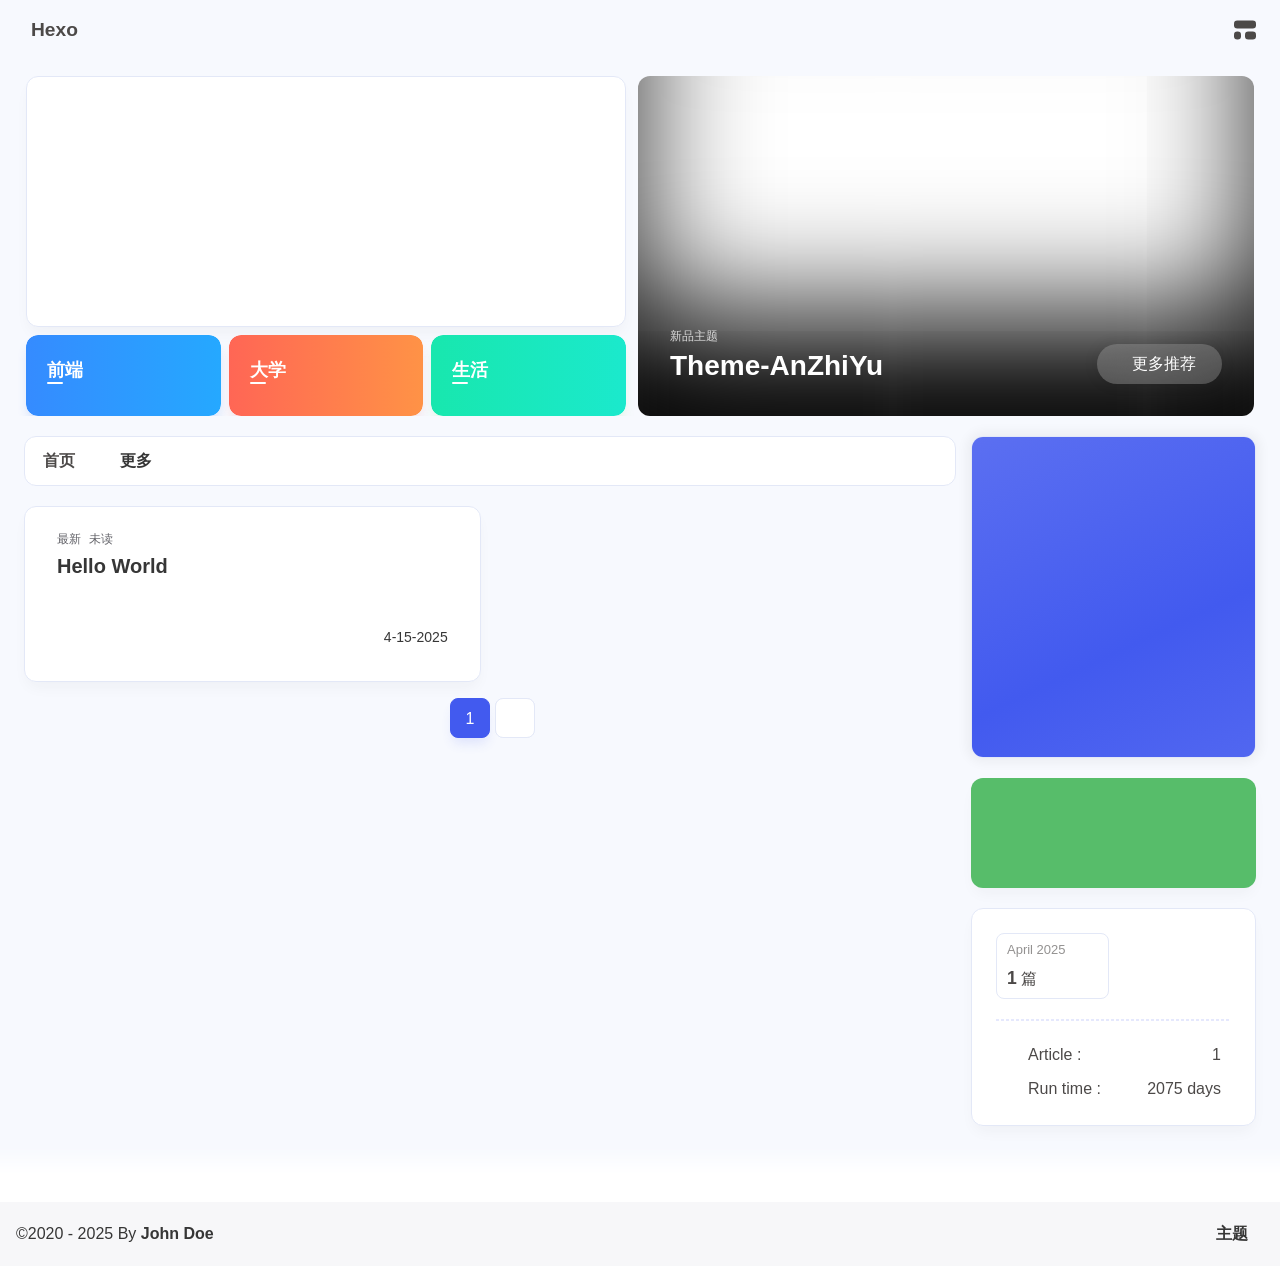
==== index.html @ 72bbea79 "Site updated: 2025-04-15 13:46:38" ====
<!DOCTYPE html><html lang="en" data-theme="light"><head><meta charset="UTF-8"><meta http-equiv="X-UA-Compatible" content="IE=edge"><meta name="viewport" content="width=device-width, initial-scale=1.0, user-scalable=no"><title>Hexo</title><meta name="author" content="John Doe"><meta name="copyright" content="John Doe"><meta name="format-detection" content="telephone=no"><meta name="theme-color" content="#f7f9fe"><meta name="mobile-web-app-capable" content="yes"><meta name="apple-touch-fullscreen" content="yes"><meta name="apple-mobile-web-app-title" content="Hexo"><meta name="application-name" content="Hexo"><meta name="apple-mobile-web-app-capable" content="yes"><meta name="apple-mobile-web-app-status-bar-style" content="#f7f9fe"><meta property="og:type" content="website"><meta property="og:title" content="Hexo"><meta property="og:url" content="http://example.com/index.html"><meta property="og:site_name" content="Hexo"><meta property="og:description"><meta property="og:locale" content="en"><meta property="og:image" content="https://bu.dusays.com/2023/04/27/64496e511b09c.jpg"><meta property="article:author" content="John Doe"><meta property="article:tag"><meta name="twitter:card" content="summary"><meta name="twitter:image" content="https://bu.dusays.com/2023/04/27/64496e511b09c.jpg"><meta name="description"><link rel="shortcut icon" href="/favicon.ico"><link rel="canonical" href="http://example.com/"><link rel="preconnect" href="//cdn.cbd.int"/><meta name="google-site-verification" content="xxx"/><meta name="baidu-site-verification" content="code-xxx"/><meta name="msvalidate.01" content="xxx"/><link rel="stylesheet" href="/css/index.css"><link rel="stylesheet" href="https://cdn.cbd.int/node-snackbar@0.1.16/dist/snackbar.min.css" media="print" onload="this.media='all'"><link rel="stylesheet" href="https://cdn.cbd.int/@fancyapps/ui@5.0.28/dist/fancybox/fancybox.css" media="print" onload="this.media='all'"><script>const GLOBAL_CONFIG = {
  linkPageTop: undefined,
  peoplecanvas: {"enable":true,"img":"https://upload-bbs.miyoushe.com/upload/2024/07/27/125766904/ba62475f396df9de3316a08ed9e65d86_5680958632268053399..png"},
  postHeadAiDescription: {"enable":true,"gptName":"AnZhiYu","mode":"local","switchBtn":false,"btnLink":"https://afdian.net/item/886a79d4db6711eda42a52540025c377","randomNum":3,"basicWordCount":1000,"key":"xxxx","Referer":"https://xx.xx/"},
  diytitle: {"enable":true,"leaveTitle":"w(ﾟДﾟ)w 不要走！再看看嘛！","backTitle":"♪(^∇^*)欢迎肥来！"},
  LA51: undefined,
  greetingBox: undefined,
  twikooEnvId: '',
  commentBarrageConfig:undefined,
  music_page_default: "nav_music",
  root: '/',
  preloader: {"source":3},
  friends_vue_info: undefined,
  navMusic: true,
  mainTone: undefined,
  authorStatus: undefined,
  algolia: undefined,
  localSearch: undefined,
  translate: {"defaultEncoding":2,"translateDelay":0,"msgToTraditionalChinese":"繁","msgToSimplifiedChinese":"简","rightMenuMsgToTraditionalChinese":"转为繁体","rightMenuMsgToSimplifiedChinese":"转为简体"},
  noticeOutdate: undefined,
  highlight: {"plugin":"highlight.js","highlightCopy":true,"highlightLang":true,"highlightHeightLimit":330},
  copy: {
    success: 'Copy successfully',
    error: 'Copy error',
    noSupport: 'The browser does not support'
  },
  relativeDate: {
    homepage: false,
    simplehomepage: true,
    post: false
  },
  runtime: 'days',
  date_suffix: {
    just: 'Just',
    min: 'minutes ago',
    hour: 'hours ago',
    day: 'days ago',
    month: 'months ago'
  },
  copyright: {"copy":true,"copyrightEbable":false,"limitCount":50,"languages":{"author":"Author: John Doe","link":"Link: ","source":"Source: Hexo","info":"Copyright is owned by the author. For commercial reprints, please contact the author for authorization. For non-commercial reprints, please indicate the source.","copySuccess":"Copy success, copy and reprint please mark the address of this article"}},
  lightbox: 'fancybox',
  Snackbar: {"chs_to_cht":"Traditional Chinese Activated Manually","cht_to_chs":"Simplified Chinese Activated Manually","day_to_night":"Dark Mode Activated Manually","night_to_day":"Light Mode Activated Manually","bgLight":"#425AEF","bgDark":"#1f1f1f","position":"top-center"},
  source: {
    justifiedGallery: {
      js: 'https://cdn.cbd.int/flickr-justified-gallery@2.1.2/dist/fjGallery.min.js',
      css: 'https://cdn.cbd.int/flickr-justified-gallery@2.1.2/dist/fjGallery.css'
    }
  },
  isPhotoFigcaption: false,
  islazyload: true,
  isAnchor: false,
  shortcutKey: undefined,
  autoDarkmode: true
}</script><script id="config-diff">var GLOBAL_CONFIG_SITE = {
  configTitle: 'Hexo',
  title: 'Hexo',
  postAI: '',
  pageFillDescription: '',
  isPost: false,
  isHome: true,
  isHighlightShrink: false,
  isToc: false,
  postUpdate: '2025-04-15 13:46:31',
  postMainColor: '',
}</script><noscript><style type="text/css">
  #nav {
    opacity: 1
  }
  .justified-gallery img {
    opacity: 1
  }

  #recent-posts time,
  #post-meta time {
    display: inline !important
  }
</style></noscript><script>(win=>{
      win.saveToLocal = {
        set: (key, value, ttl) => {
          if (ttl === 0) return
          const now = Date.now()
          const expiry = now + ttl * 86400000
          const item = {
            value,
            expiry
          }
          localStorage.setItem(key, JSON.stringify(item))
        },
      
        get: key => {
          const itemStr = localStorage.getItem(key)
      
          if (!itemStr) {
            return undefined
          }
          const item = JSON.parse(itemStr)
          const now = Date.now()
      
          if (now > item.expiry) {
            localStorage.removeItem(key)
            return undefined
          }
          return item.value
        }
      }
    
      win.getScript = (url, attr = {}) => new Promise((resolve, reject) => {
        const script = document.createElement('script')
        script.src = url
        script.async = true
        script.onerror = reject
        script.onload = script.onreadystatechange = function() {
          const loadState = this.readyState
          if (loadState && loadState !== 'loaded' && loadState !== 'complete') return
          script.onload = script.onreadystatechange = null
          resolve()
        }

        Object.keys(attr).forEach(key => {
          script.setAttribute(key, attr[key])
        })

        document.head.appendChild(script)
      })
    
      win.getCSS = (url, id = false) => new Promise((resolve, reject) => {
        const link = document.createElement('link')
        link.rel = 'stylesheet'
        link.href = url
        if (id) link.id = id
        link.onerror = reject
        link.onload = link.onreadystatechange = function() {
          const loadState = this.readyState
          if (loadState && loadState !== 'loaded' && loadState !== 'complete') return
          link.onload = link.onreadystatechange = null
          resolve()
        }
        document.head.appendChild(link)
      })
    
      win.activateDarkMode = () => {
        document.documentElement.setAttribute('data-theme', 'dark')
        if (document.querySelector('meta[name="theme-color"]') !== null) {
          document.querySelector('meta[name="theme-color"]').setAttribute('content', '#18171d')
        }
      }
      win.activateLightMode = () => {
        document.documentElement.setAttribute('data-theme', 'light')
        if (document.querySelector('meta[name="theme-color"]') !== null) {
          document.querySelector('meta[name="theme-color"]').setAttribute('content', '#f7f9fe')
        }
      }
      const t = saveToLocal.get('theme')
    
          const isDarkMode = window.matchMedia('(prefers-color-scheme: dark)').matches
          const isLightMode = window.matchMedia('(prefers-color-scheme: light)').matches
          const isNotSpecified = window.matchMedia('(prefers-color-scheme: no-preference)').matches
          const hasNoSupport = !isDarkMode && !isLightMode && !isNotSpecified

          if (t === undefined) {
            if (isLightMode) activateLightMode()
            else if (isDarkMode) activateDarkMode()
            else if (isNotSpecified || hasNoSupport) {
              const now = new Date()
              const hour = now.getHours()
              const isNight = hour <= 6 || hour >= 18
              isNight ? activateDarkMode() : activateLightMode()
            }
            window.matchMedia('(prefers-color-scheme: dark)').addListener(e => {
              if (saveToLocal.get('theme') === undefined) {
                e.matches ? activateDarkMode() : activateLightMode()
              }
            })
          } else if (t === 'light') activateLightMode()
          else activateDarkMode()
        
      const asideStatus = saveToLocal.get('aside-status')
      if (asideStatus !== undefined) {
        if (asideStatus === 'hide') {
          document.documentElement.classList.add('hide-aside')
        } else {
          document.documentElement.classList.remove('hide-aside')
        }
      }
    
      const detectApple = () => {
        if(/iPad|iPhone|iPod|Macintosh/.test(navigator.userAgent)){
          document.documentElement.classList.add('apple')
        }
      }
      detectApple()
    })(window)</script><meta name="generator" content="Hexo 7.3.0"></head><body data-type="anzhiyu"><div id="web_bg"></div><div id="an_music_bg"></div><div id="loading-box" onclick="document.getElementById(&quot;loading-box&quot;).classList.add(&quot;loaded&quot;)"><div class="loading-bg"><img class="loading-img nolazyload" alt="加载头像" src="https://npm.elemecdn.com/anzhiyu-blog-static@1.0.4/img/avatar.jpg"/><div class="loading-image-dot"></div></div></div><script>const preloader = {
  endLoading: () => {
    document.getElementById('loading-box').classList.add("loaded");
  },
  initLoading: () => {
    document.getElementById('loading-box').classList.remove("loaded")
  }
}
window.addEventListener('load',()=> { preloader.endLoading() })
setTimeout(function(){preloader.endLoading();},10000)

if (true) {
  document.addEventListener('pjax:send', () => { preloader.initLoading() })
  document.addEventListener('pjax:complete', () => { preloader.endLoading() })
}</script><link rel="stylesheet" href="https://cdn.cbd.int/anzhiyu-theme-static@1.1.10/progress_bar/progress_bar.css"/><script async="async" src="https://cdn.cbd.int/pace-js@1.2.4/pace.min.js" data-pace-options="{ &quot;restartOnRequestAfter&quot;:false,&quot;eventLag&quot;:false}"></script><div class="page" id="body-wrap"><header class="not-top-img" id="page-header"><nav id="nav"><div id="nav-group"><span id="blog_name"><a id="site-name" href="/" accesskey="h"><div class="title">Hexo</div><i class="anzhiyufont anzhiyu-icon-house-chimney"></i></a></span><div class="mask-name-container"><div id="name-container"><a id="page-name" href="javascript:anzhiyu.scrollToDest(0, 500)">PAGE_NAME</a></div></div><div id="menus"></div><div id="nav-right"><div class="nav-button" id="randomPost_button"><a class="site-page" onclick="toRandomPost()" title="随机前往一个文章" href="javascript:void(0);"><i class="anzhiyufont anzhiyu-icon-dice"></i></a></div><input id="center-console" type="checkbox"/><label class="widget" for="center-console" title="中控台" onclick="anzhiyu.switchConsole();"><i class="left"></i><i class="widget center"></i><i class="widget right"></i></label><div id="console"><div class="console-card-group-reward"><ul class="reward-all console-card"><li class="reward-item"><a href="https://npm.elemecdn.com/anzhiyu-blog@1.1.6/img/post/common/qrcode-weichat.png" target="_blank"><img class="post-qr-code-img" alt="微信" src= "[data-uri]" onerror="this.onerror=null,this.src=&quot;/img/404.jpg&quot;" data-lazy-src="https://npm.elemecdn.com/anzhiyu-blog@1.1.6/img/post/common/qrcode-weichat.png"/></a><div class="post-qr-code-desc">微信</div></li><li class="reward-item"><a href="https://npm.elemecdn.com/anzhiyu-blog@1.1.6/img/post/common/qrcode-alipay.png" target="_blank"><img class="post-qr-code-img" alt="支付宝" src= "[data-uri]" onerror="this.onerror=null,this.src=&quot;/img/404.jpg&quot;" data-lazy-src="https://npm.elemecdn.com/anzhiyu-blog@1.1.6/img/post/common/qrcode-alipay.png"/></a><div class="post-qr-code-desc">支付宝</div></li></ul></div><div class="console-card-group"><div class="console-card-group-left"><div class="console-card" id="card-newest-comments"><div class="card-content"><div class="author-content-item-tips">互动</div><span class="author-content-item-title"> Newest Comments</span></div><div class="aside-list"><span>loading...</span></div></div></div><div class="console-card-group-right"><div class="console-card tags"><div class="card-content"><div class="author-content-item-tips">兴趣点</div><span class="author-content-item-title">寻找你感兴趣的领域</span></div></div><div class="console-card history"><div class="item-headline"><i class="anzhiyufont anzhiyu-icon-box-archiv"></i><span>文章</span></div><div class="card-archives"><div class="item-headline"><i class="anzhiyufont anzhiyu-icon-archive"></i><span>Archives</span></div><ul class="card-archive-list"><li class="card-archive-list-item"><a class="card-archive-list-link" href="/archives/2025/04/"><span class="card-archive-list-date">April 2025</span><div class="card-archive-list-count-group"><span class="card-archive-list-count">1</span><span>篇</span></div></a></li></ul></div><hr/></div></div></div><div class="button-group"><div class="console-btn-item"><a class="darkmode_switchbutton" title="显示模式切换" href="javascript:void(0);"><i class="anzhiyufont anzhiyu-icon-moon"></i></a></div><div class="console-btn-item" id="consoleHideAside" onclick="anzhiyu.hideAsideBtn()" title="边栏显示控制"><a class="asideSwitch"><i class="anzhiyufont anzhiyu-icon-arrows-left-right"></i></a></div><div class="console-btn-item" id="consoleMusic" onclick="anzhiyu.musicToggle()" title="音乐开关"><a class="music-switch"><i class="anzhiyufont anzhiyu-icon-music"></i></a></div></div><div class="console-mask" onclick="anzhiyu.hideConsole()" href="javascript:void(0);"></div></div><div class="nav-button" id="nav-totop"><a class="totopbtn" href="javascript:void(0);"><i class="anzhiyufont anzhiyu-icon-arrow-up"></i><span id="percent" onclick="anzhiyu.scrollToDest(0,500)">0</span></a></div><div id="toggle-menu"><a class="site-page" href="javascript:void(0);" title="切换"><i class="anzhiyufont anzhiyu-icon-bars"></i></a></div></div></div></nav></header><main id="blog-container"><div id="home_top"><div class="swiper_container_card" style="height: auto;width: 100%"><div id="bannerGroup"><div id="random-banner"><canvas id="peoplecanvas"></canvas><a id="random-hover" href="javascript:toRandomPost()"><i class="anzhiyufont anzhiyu-icon-paper-plane"></i><div class="bannerText">随便逛逛<i class="anzhiyufont anzhiyu-icon-arrow-right"></i></div></a></div><div class="categoryGroup"><div class="categoryItem" style="box-shadow:var(--anzhiyu-shadow-blue)"><a class="categoryButton blue" href="/categories/%E5%89%8D%E7%AB%AF%E5%BC%80%E5%8F%91/"><span class="categoryButtonText">前端</span><i class="anzhiyufont anzhiyu-icon-dove"></i></a></div><div class="categoryItem" style="box-shadow:var(--anzhiyu-shadow-red)"><a class="categoryButton red" href="/categories/%E5%A4%A7%E5%AD%A6%E7%94%9F%E6%B6%AF/"><span class="categoryButtonText">大学</span><i class="anzhiyufont anzhiyu-icon-fire"></i></a></div><div class="categoryItem" style="box-shadow:var(--anzhiyu-shadow-green)"><a class="categoryButton green" href="/categories/%E7%94%9F%E6%B4%BB%E6%97%A5%E5%B8%B8/"><span class="categoryButtonText">生活</span><i class="anzhiyufont anzhiyu-icon-book"></i></a></div></div></div><div class="topGroup"><div class="recent-post-item" onclick="pjax.loadUrl(&quot;/2025/04/15/hello-world/&quot;)"><div class="post_cover left_radius"><a href="2025/04/15/hello-world/" title="Hello World"><span class="recent-post-top-text">荐</span><img class="post_bg" onerror="this.onerror=null;this.src='/img/404.jpg'" alt="cover"></a></div><div class="recent-post-info"><a class="article-title" href="2025/04/15/hello-world/" title="Hello World">Hello World</a></div></div><a class="todayCard" id="todayCard" target="_blank" rel="noopener" href="https://docs.anheyu.com/" style="z-index: 1;"><div class="todayCard-info"><div class="todayCard-tips">新品主题</div><div class="todayCard-title">Theme-AnZhiYu</div></div><img class="todayCard-cover" src= "[data-uri]" onerror="this.onerror=null,this.src=&quot;/img/404.jpg&quot;" data-lazy-src="https://bu.dusays.com/2023/05/13/645fa3cf90d70.webp" onerror="this.onerror=null;this.src='/img/404.jpg'" alt="封面"><div class="banner-button-group"><div class="banner-button" onclick="event.stopPropagation();event.preventDefault();anzhiyu.hideTodayCard();"><i class="anzhiyufont anzhiyu-icon-arrow-circle-right"></i><span class="banner-button-text">更多推荐</span></div></div></a></div><link rel="stylesheet"></div></div><div class="layout" id="content-inner"><div class="recent-posts" id="recent-posts"><div id="categoryBar"><div class="category-bar" id="category-bar"><div id="catalog-bar"><div id="catalog-list"><div class="catalog-list-item" id="首页"><a href="/">首页</a></div></div><div class="category-bar-next" id="category-bar-next" onclick="anzhiyu.scrollCategoryBarToRight()"><i class="anzhiyufont anzhiyu-icon-angle-double-right"></i></div><a class="catalog-more" href="/categories/">更多</a></div></div></div><div class="recent-post-item lastestpost-item" onclick="pjax.loadUrl('/2025/04/15/hello-world/')"><div class="recent-post-info no-cover"><div class="recent-post-info-top"><div class="recent-post-info-top-tips"><span class="newPost">最新</span><a class="unvisited-post" href="/2025/04/15/hello-world/" title="Hello World">未读</a></div><a class="article-title" href="/2025/04/15/hello-world/" title="Hello World">Hello World</a></div><div class="article-meta-wrap"><span class="post-meta-date"><i class="anzhiyufont anzhiyu-icon-calendar-days" style="font-size: 15px; display:none"></i><span class="article-meta-label">Created</span><time datetime="2025-04-15T05:08:11.660Z" title="Created 2025-04-15 13:08:11" time="2025-04-15 13:08:11">2025-04-15</time><time class="time_hidden" datetime="2025-04-15T05:06:20.000Z" title="Updated 2025-04-15 13:06:20" time="2025-04-15 13:06:20">2025-04-15</time></span></div><div class="content">Welcome to Hexo! This is your very first post. Check documentation for more info. If you get any problems when using Hexo, you can find the answer in troubleshooting or you can ask me on GitHub.
Quick StartCreate a new post1$ hexo new &quot;My New Post&quot;

More info: Writing
Run server1$ hexo server

More info: Server
Generate static files1$ hexo generate

More info: Generating
Deploy to remote sites1$ hexo deploy

More info: Deployment
</div></div></div><nav id="pagination"><div class="pagination"><span class="page-number current">1</span><div class="toPageGroup"><input id="toPageText" oninput="value=value.replace(/[^0-9]/g,'')" maxlength="3" onkeyup="this.value=this.value.replace(/[^u4e00-u9fa5w]/g,'')" aria-label="toPage"><a id="toPageButton" onclick="anzhiyu.toPage()"><i class="anzhiyufont anzhiyu-icon-angles-right" style="font-weight: inherit; font-size: 1rem;"></i></a></div></div></nav></div><div class="aside-content" id="aside-content"><div class="card-widget card-info"><div class="card-content"><div class="author-info-avatar"><img class="avatar-img" src= "[data-uri]" onerror="this.onerror=null,this.src=&quot;/img/404.jpg&quot;" data-lazy-src="https://bu.dusays.com/2023/04/27/64496e511b09c.jpg" onerror="this.onerror=null;this.src='/img/friend_404.gif'" alt="avatar"/></div><div class="author-info__description"></div></div></div><div class="card-widget anzhiyu-right-widget" id="card-wechat" onclick="null"><div id="flip-wrapper"><div id="flip-content"><div class="face" style="background: url(https://bu.dusays.com/2023/01/13/63c02edf44033.png) center center / 100% no-repeat"></div><div class="back face" style="background: url(https://bu.dusays.com/2023/05/13/645fa415e8694.png) center center / 100% no-repeat"></div></div></div></div><div class="sticky_layout"><div class="card-widget"><div class="card-archives"><div class="item-headline"><i class="anzhiyufont anzhiyu-icon-archive"></i><span>Archives</span></div><ul class="card-archive-list"><li class="card-archive-list-item"><a class="card-archive-list-link" href="/archives/2025/04/"><span class="card-archive-list-date">April 2025</span><div class="card-archive-list-count-group"><span class="card-archive-list-count">1</span><span>篇</span></div></a></li></ul></div><hr/><div class="card-webinfo"><div class="item-headline"><i class="anzhiyufont anzhiyu-icon-chart-line"></i><span>Info</span></div><div class="webinfo"><div class="webinfo-item"><div class="webinfo-item-title"><i class="anzhiyufont anzhiyu-icon-file-lines"></i><div class="item-name">Article :</div></div><div class="item-count">1</div></div><div class="webinfo-item"><div class="webinfo-item-title"><i class="anzhiyufont anzhiyu-icon-stopwatch"></i><div class="item-name">Run time :</div></div><div class="item-count" id="runtimeshow" data-publishDate="2021-03-31T16:00:00.000Z"><i class="anzhiyufont anzhiyu-icon-spinner anzhiyu-spin"></i></div></div></div></div></div></div></div></div></main><footer id="footer"><div id="footer-wrap"></div><div id="footer-bar"><div class="footer-bar-links"><div class="footer-bar-left"><div id="footer-bar-tips"><div class="copyright">&copy;2020 - 2025 By <a class="footer-bar-link" href="/" title="John Doe" target="_blank">John Doe</a></div></div><div id="footer-type-tips"></div></div><div class="footer-bar-right"><a class="footer-bar-link" target="_blank" rel="noopener" href="https://github.com/anzhiyu-c/hexo-theme-anzhiyu" title="主题">主题</a></div></div></div></footer></div><div id="sidebar"><div id="menu-mask"></div><div id="sidebar-menus"><div class="sidebar-site-data site-data is-center"><a href="/archives/" title="archive"><div class="headline">Articles</div><div class="length-num">1</div></a><a href="/tags/" title="tag"><div class="headline">Tags</div><div class="length-num">0</div></a><a href="/categories/" title="category"><div class="headline">Categories</div><div class="length-num">0</div></a></div><span class="sidebar-menu-item-title">Function</span><div class="sidebar-menu-item"><a class="darkmode_switchbutton menu-child" href="javascript:void(0);" title="Display Mode"><i class="anzhiyufont anzhiyu-icon-circle-half-stroke"></i><span>Display Mode</span></a></div><div class="back-menu-list-groups"><div class="back-menu-list-group"><div class="back-menu-list-title">网页</div><div class="back-menu-list"><a class="back-menu-item" target="_blank" rel="noopener" href="https://blog.anheyu.com/" title="博客"><img class="back-menu-item-icon" src= "[data-uri]" onerror="this.onerror=null,this.src=&quot;/img/404.jpg&quot;" data-lazy-src="/img/favicon.ico" alt="博客"/><span class="back-menu-item-text">博客</span></a></div></div><div class="back-menu-list-group"><div class="back-menu-list-title">项目</div><div class="back-menu-list"><a class="back-menu-item" target="_blank" rel="noopener" href="https://image.anheyu.com/" title="安知鱼图床"><img class="back-menu-item-icon" src= "[data-uri]" onerror="this.onerror=null,this.src=&quot;/img/404.jpg&quot;" data-lazy-src="https://image.anheyu.com/favicon.ico" alt="安知鱼图床"/><span class="back-menu-item-text">安知鱼图床</span></a></div></div></div><span class="sidebar-menu-item-title">标签</span></div></div><div id="rightside"><div id="rightside-config-hide"><button id="translateLink" type="button" title="Switch Between Traditional Chinese And Simplified Chinese">繁</button><button id="darkmode" type="button" title="Switch Between Light And Dark Mode"><i class="anzhiyufont anzhiyu-icon-circle-half-stroke"></i></button><button id="hide-aside-btn" type="button" title="Toggle between single-column and double-column"><i class="anzhiyufont anzhiyu-icon-arrows-left-right"></i></button></div><div id="rightside-config-show"><button id="rightside-config" type="button" title="Setting"><i class="anzhiyufont anzhiyu-icon-gear"></i></button><button id="go-up" type="button" title="Back To Top"><i class="anzhiyufont anzhiyu-icon-arrow-up"></i></button></div></div><div id="nav-music"><a id="nav-music-hoverTips" onclick="anzhiyu.musicToggle()" accesskey="m">播放音乐</a><div id="console-music-bg"></div><meting-js id="8152976493" server="netease" type="playlist" mutex="true" preload="none" theme="var(--anzhiyu-main)" data-lrctype="0" order="random" volume="0.7"></meting-js></div><div id="rightMenu"><div class="rightMenu-group rightMenu-small"><div class="rightMenu-item" id="menu-backward"><i class="anzhiyufont anzhiyu-icon-arrow-left"></i></div><div class="rightMenu-item" id="menu-forward"><i class="anzhiyufont anzhiyu-icon-arrow-right"></i></div><div class="rightMenu-item" id="menu-refresh"><i class="anzhiyufont anzhiyu-icon-arrow-rotate-right" style="font-size: 1rem;"></i></div><div class="rightMenu-item" id="menu-top"><i class="anzhiyufont anzhiyu-icon-arrow-up"></i></div></div><div class="rightMenu-group rightMenu-line rightMenuPlugin"><div class="rightMenu-item" id="menu-copytext"><i class="anzhiyufont anzhiyu-icon-copy"></i><span>复制选中文本</span></div><div class="rightMenu-item" id="menu-pastetext"><i class="anzhiyufont anzhiyu-icon-paste"></i><span>粘贴文本</span></div><a class="rightMenu-item" id="menu-commenttext"><i class="anzhiyufont anzhiyu-icon-comment-medical"></i><span>引用到评论</span></a><div class="rightMenu-item" id="menu-newwindow"><i class="anzhiyufont anzhiyu-icon-window-restore"></i><span>新窗口打开</span></div><div class="rightMenu-item" id="menu-copylink"><i class="anzhiyufont anzhiyu-icon-link"></i><span>复制链接地址</span></div><div class="rightMenu-item" id="menu-copyimg"><i class="anzhiyufont anzhiyu-icon-images"></i><span>复制此图片</span></div><div class="rightMenu-item" id="menu-downloadimg"><i class="anzhiyufont anzhiyu-icon-download"></i><span>下载此图片</span></div><div class="rightMenu-item" id="menu-newwindowimg"><i class="anzhiyufont anzhiyu-icon-window-restore"></i><span>新窗口打开图片</span></div><div class="rightMenu-item" id="menu-search"><i class="anzhiyufont anzhiyu-icon-magnifying-glass"></i><span>站内搜索</span></div><div class="rightMenu-item" id="menu-searchBaidu"><i class="anzhiyufont anzhiyu-icon-magnifying-glass"></i><span>百度搜索</span></div><div class="rightMenu-item" id="menu-music-toggle"><i class="anzhiyufont anzhiyu-icon-play"></i><span>播放音乐</span></div><div class="rightMenu-item" id="menu-music-back"><i class="anzhiyufont anzhiyu-icon-backward"></i><span>切换到上一首</span></div><div class="rightMenu-item" id="menu-music-forward"><i class="anzhiyufont anzhiyu-icon-forward"></i><span>切换到下一首</span></div><div class="rightMenu-item" id="menu-music-playlist" onclick="window.open(&quot;https://y.qq.com/n/ryqq/playlist/8802438608&quot;, &quot;_blank&quot;);" style="display: none;"><i class="anzhiyufont anzhiyu-icon-radio"></i><span>查看所有歌曲</span></div><div class="rightMenu-item" id="menu-music-copyMusicName"><i class="anzhiyufont anzhiyu-icon-copy"></i><span>复制歌名</span></div></div><div class="rightMenu-group rightMenu-line rightMenuOther"><a class="rightMenu-item menu-link" id="menu-randomPost"><i class="anzhiyufont anzhiyu-icon-shuffle"></i><span>随便逛逛</span></a><a class="rightMenu-item menu-link" href="/categories/"><i class="anzhiyufont anzhiyu-icon-cube"></i><span>博客分类</span></a><a class="rightMenu-item menu-link" href="/tags/"><i class="anzhiyufont anzhiyu-icon-tags"></i><span>文章标签</span></a></div><div class="rightMenu-group rightMenu-line rightMenuOther"><a class="rightMenu-item" id="menu-copy" href="javascript:void(0);"><i class="anzhiyufont anzhiyu-icon-copy"></i><span>复制地址</span></a><a class="rightMenu-item" id="menu-commentBarrage" href="javascript:void(0);"><i class="anzhiyufont anzhiyu-icon-message"></i><span class="menu-commentBarrage-text">关闭热评</span></a><a class="rightMenu-item" id="menu-darkmode" href="javascript:void(0);"><i class="anzhiyufont anzhiyu-icon-circle-half-stroke"></i><span class="menu-darkmode-text">深色模式</span></a><a class="rightMenu-item" id="menu-translate" href="javascript:void(0);"><i class="anzhiyufont anzhiyu-icon-language"></i><span>轉為繁體</span></a></div></div><div id="rightmenu-mask"></div><div><script src="/js/utils.js"></script><script src="/js/main.js"></script><script src="/js/tw_cn.js"></script><script src="https://cdn.cbd.int/@fancyapps/ui@5.0.28/dist/fancybox/fancybox.umd.js"></script><script src="https://cdn.cbd.int/instant.page@5.2.0/instantpage.js" type="module"></script><script src="https://cdn.cbd.int/vanilla-lazyload@17.8.5/dist/lazyload.iife.min.js"></script><script src="https://cdn.cbd.int/node-snackbar@0.1.16/dist/snackbar.min.js"></script><canvas id="universe"></canvas><script async src="https://npm.elemecdn.com/anzhiyu-theme-static@1.0.0/dark/dark.js"></script><script>// 消除控制台打印
var HoldLog = console.log;
console.log = function () {};
let now1 = new Date();
queueMicrotask(() => {
  const Log = function () {
    HoldLog.apply(console, arguments);
  }; //在恢复前输出日志
  const grt = new Date("04/01/2021 00:00:00"); //此处修改你的建站时间或者网站上线时间
  now1.setTime(now1.getTime() + 250);
  const days = (now1 - grt) / 1000 / 60 / 60 / 24;
  const dnum = Math.floor(days);
  const ascll = [
    `欢迎使用安知鱼!`,
    `生活明朗, 万物可爱`,
    `
        
       █████╗ ███╗   ██╗███████╗██╗  ██╗██╗██╗   ██╗██╗   ██╗
      ██╔══██╗████╗  ██║╚══███╔╝██║  ██║██║╚██╗ ██╔╝██║   ██║
      ███████║██╔██╗ ██║  ███╔╝ ███████║██║ ╚████╔╝ ██║   ██║
      ██╔══██║██║╚██╗██║ ███╔╝  ██╔══██║██║  ╚██╔╝  ██║   ██║
      ██║  ██║██║ ╚████║███████╗██║  ██║██║   ██║   ╚██████╔╝
      ╚═╝  ╚═╝╚═╝  ╚═══╝╚══════╝╚═╝  ╚═╝╚═╝   ╚═╝    ╚═════╝
        
        `,
    "已上线",
    dnum,
    "天",
    "©2020 By 安知鱼 V1.6.14",
  ];
  const ascll2 = [`NCC2-036`, `调用前置摄像头拍照成功，识别为【小笨蛋】.`, `Photo captured: `, `🤪`];

  setTimeout(
    Log.bind(
      console,
      `\n%c${ascll[0]} %c ${ascll[1]} %c ${ascll[2]} %c${ascll[3]}%c ${ascll[4]}%c ${ascll[5]}\n\n%c ${ascll[6]}\n`,
      "color:#425AEF",
      "",
      "color:#425AEF",
      "color:#425AEF",
      "",
      "color:#425AEF",
      ""
    )
  );
  setTimeout(
    Log.bind(
      console,
      `%c ${ascll2[0]} %c ${ascll2[1]} %c \n${ascll2[2]} %c\n${ascll2[3]}\n`,
      "color:white; background-color:#4fd953",
      "",
      "",
      'background:url("https://npm.elemecdn.com/anzhiyu-blog@1.1.6/img/post/common/tinggge.gif") no-repeat;font-size:450%'
    )
  );

  setTimeout(Log.bind(console, "%c WELCOME %c 你好，小笨蛋.", "color:white; background-color:#4f90d9", ""));

  setTimeout(
    console.warn.bind(
      console,
      "%c ⚡ Powered by 安知鱼 %c 你正在访问 John Doe 的博客.",
      "color:white; background-color:#f0ad4e",
      ""
    )
  );

  setTimeout(Log.bind(console, "%c W23-12 %c 你已打开控制台.", "color:white; background-color:#4f90d9", ""));

  setTimeout(
    console.warn.bind(console, "%c S013-782 %c 你现在正处于监控中.", "color:white; background-color:#d9534f", "")
  );
});</script><script async src="/anzhiyu/random.js"></script><div class="js-pjax"><script>if (typeof gsap === "object") {
  getScript("/js/anzhiyu/people.js", {defer:true})
} else {
  getScript("https://cdn.cbd.int/anzhiyu-theme-static@1.0.0/gsap/gsap.min.js").then(()=>{
    getScript("/js/anzhiyu/people.js", {defer:true})
  });
}</script><input type="hidden" name="page-type" id="page-type" value="anzhiyu"></div><script>var visitorMail = "";
</script><script async data-pjax src="https://cdn.cbd.int/anzhiyu-theme-static@1.0.0/waterfall/waterfall.js"></script><script src="https://lf3-cdn-tos.bytecdntp.com/cdn/expire-1-M/qrcodejs/1.0.0/qrcode.min.js"></script><link rel="stylesheet" href="https://cdn.cbd.int/anzhiyu-theme-static@1.1.9/icon/ali_iconfont_css.css"><link rel="stylesheet" href="https://cdn.cbd.int/anzhiyu-theme-static@1.0.0/aplayer/APlayer.min.css" media="print" onload="this.media='all'"><script src="https://cdn.cbd.int/anzhiyu-blog-static@1.0.1/js/APlayer.min.js"></script><script src="https://cdn.cbd.int/hexo-anzhiyu-music@1.0.1/assets/js/Meting2.min.js"></script><script src="https://cdn.cbd.int/pjax@0.2.8/pjax.min.js"></script><script>let pjaxSelectors = ["head > title","#config-diff","#body-wrap","#rightside-config-hide","#rightside-config-show",".js-pjax"]
var pjax = new Pjax({
  elements: 'a:not([target="_blank"])',
  selectors: pjaxSelectors,
  cacheBust: false,
  analytics: false,
  scrollRestoration: false
})

document.addEventListener('pjax:send', function () {
  // removeEventListener scroll 
  anzhiyu.removeGlobalFnEvent('pjax')
  anzhiyu.removeGlobalFnEvent('themeChange')

  document.getElementById('rightside').classList.remove('rightside-show')
  
  if (window.aplayers) {
    for (let i = 0; i < window.aplayers.length; i++) {
      if (!window.aplayers[i].options.fixed) {
        window.aplayers[i].destroy()
      }
    }
  }

  typeof typed === 'object' && typed.destroy()

  //reset readmode
  const $bodyClassList = document.body.classList
  $bodyClassList.contains('read-mode') && $bodyClassList.remove('read-mode')
})

document.addEventListener('pjax:complete', function () {
  window.refreshFn()

  document.querySelectorAll('script[data-pjax]').forEach(item => {
    const newScript = document.createElement('script')
    const content = item.text || item.textContent || item.innerHTML || ""
    Array.from(item.attributes).forEach(attr => newScript.setAttribute(attr.name, attr.value))
    newScript.appendChild(document.createTextNode(content))
    item.parentNode.replaceChild(newScript, item)
  })

  GLOBAL_CONFIG.islazyload && window.lazyLoadInstance.update()

  typeof panguInit === 'function' && panguInit()

  // google analytics
  typeof gtag === 'function' && gtag('config', '', {'page_path': window.location.pathname});

  // baidu analytics
  typeof _hmt === 'object' && _hmt.push(['_trackPageview',window.location.pathname]);

  typeof loadMeting === 'function' && document.getElementsByClassName('aplayer').length && loadMeting()

  // prismjs
  typeof Prism === 'object' && Prism.highlightAll()
})

document.addEventListener('pjax:error', e => {
  if (e.request.status === 404) {
    pjax.loadUrl('/404.html')
  }
})</script><script charset="UTF-8" src="https://cdn.cbd.int/anzhiyu-theme-static@1.1.5/accesskey/accesskey.js"></script></div><div id="popup-window"><div class="popup-window-title">通知</div><div class="popup-window-divider"></div><div class="popup-window-content"><div class="popup-tip">你好呀</div><div class="popup-link"><i class="anzhiyufont anzhiyu-icon-arrow-circle-right"></i></div></div></div></body></html>
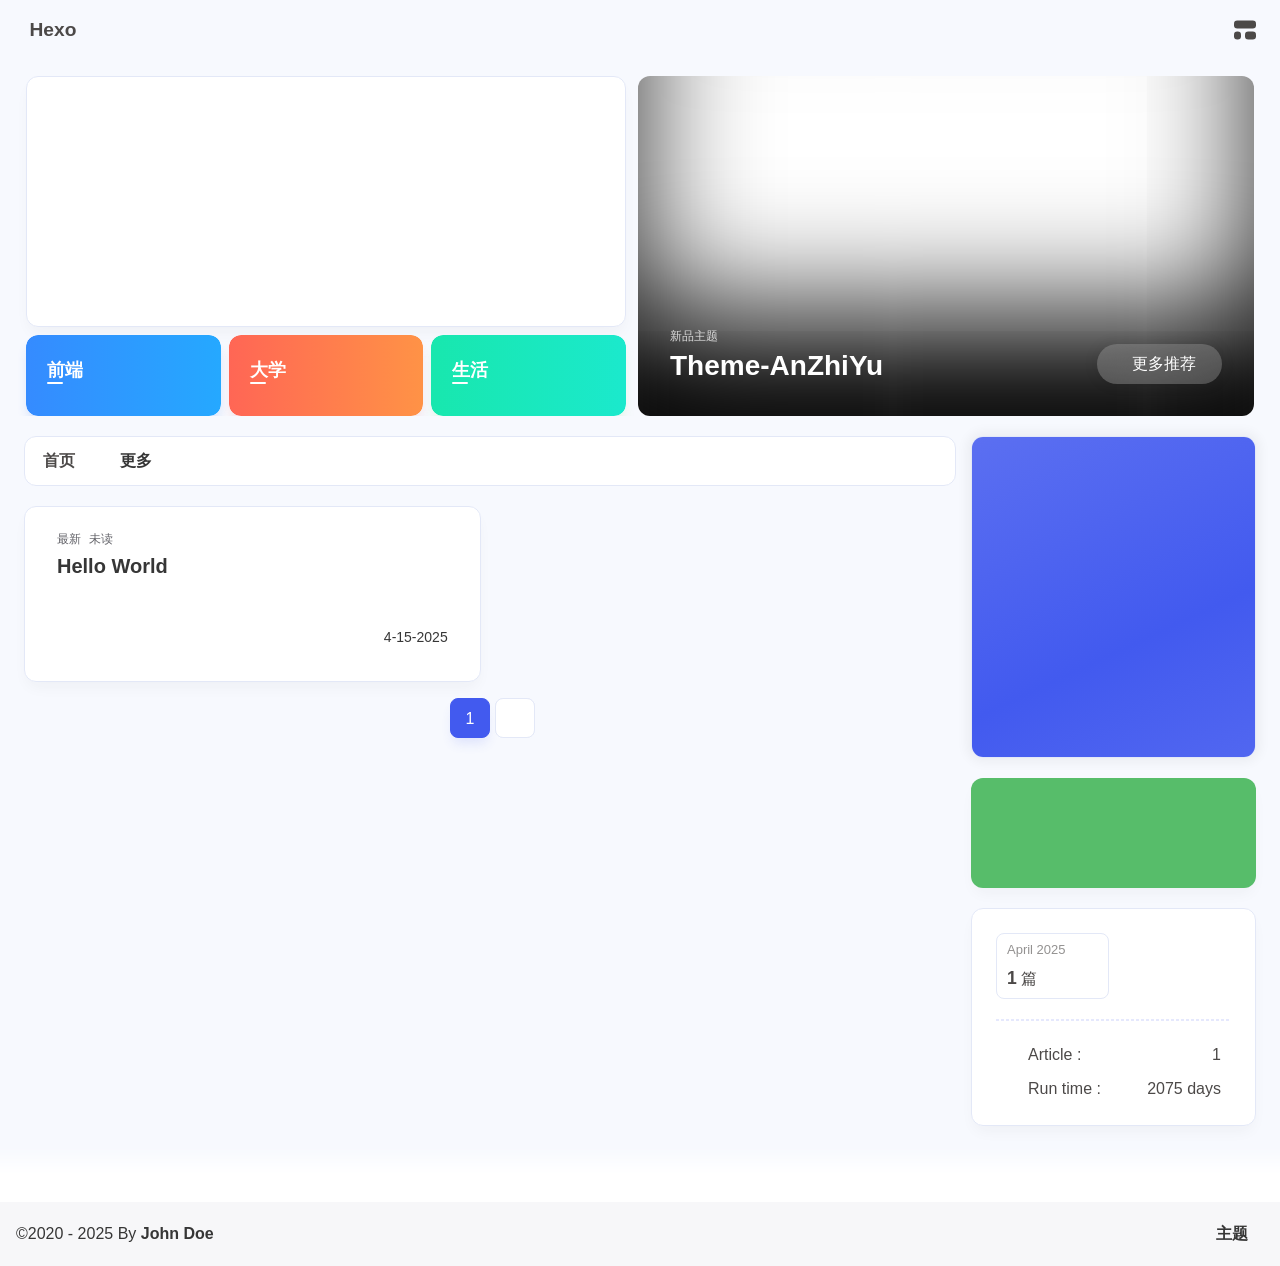
==== commit 3aa04a33: "Site updated: 2025-04-15 13:48:25" ====
--- a/index.html
+++ b/index.html
@@ -60,7 +60,7 @@
   isHome: true,
   isHighlightShrink: false,
   isToc: false,
-  postUpdate: '2025-04-15 13:46:31',
+  postUpdate: '2025-04-15 13:48:18',
   postMainColor: '',
 }</script><noscript><style type="text/css">
   #nav {
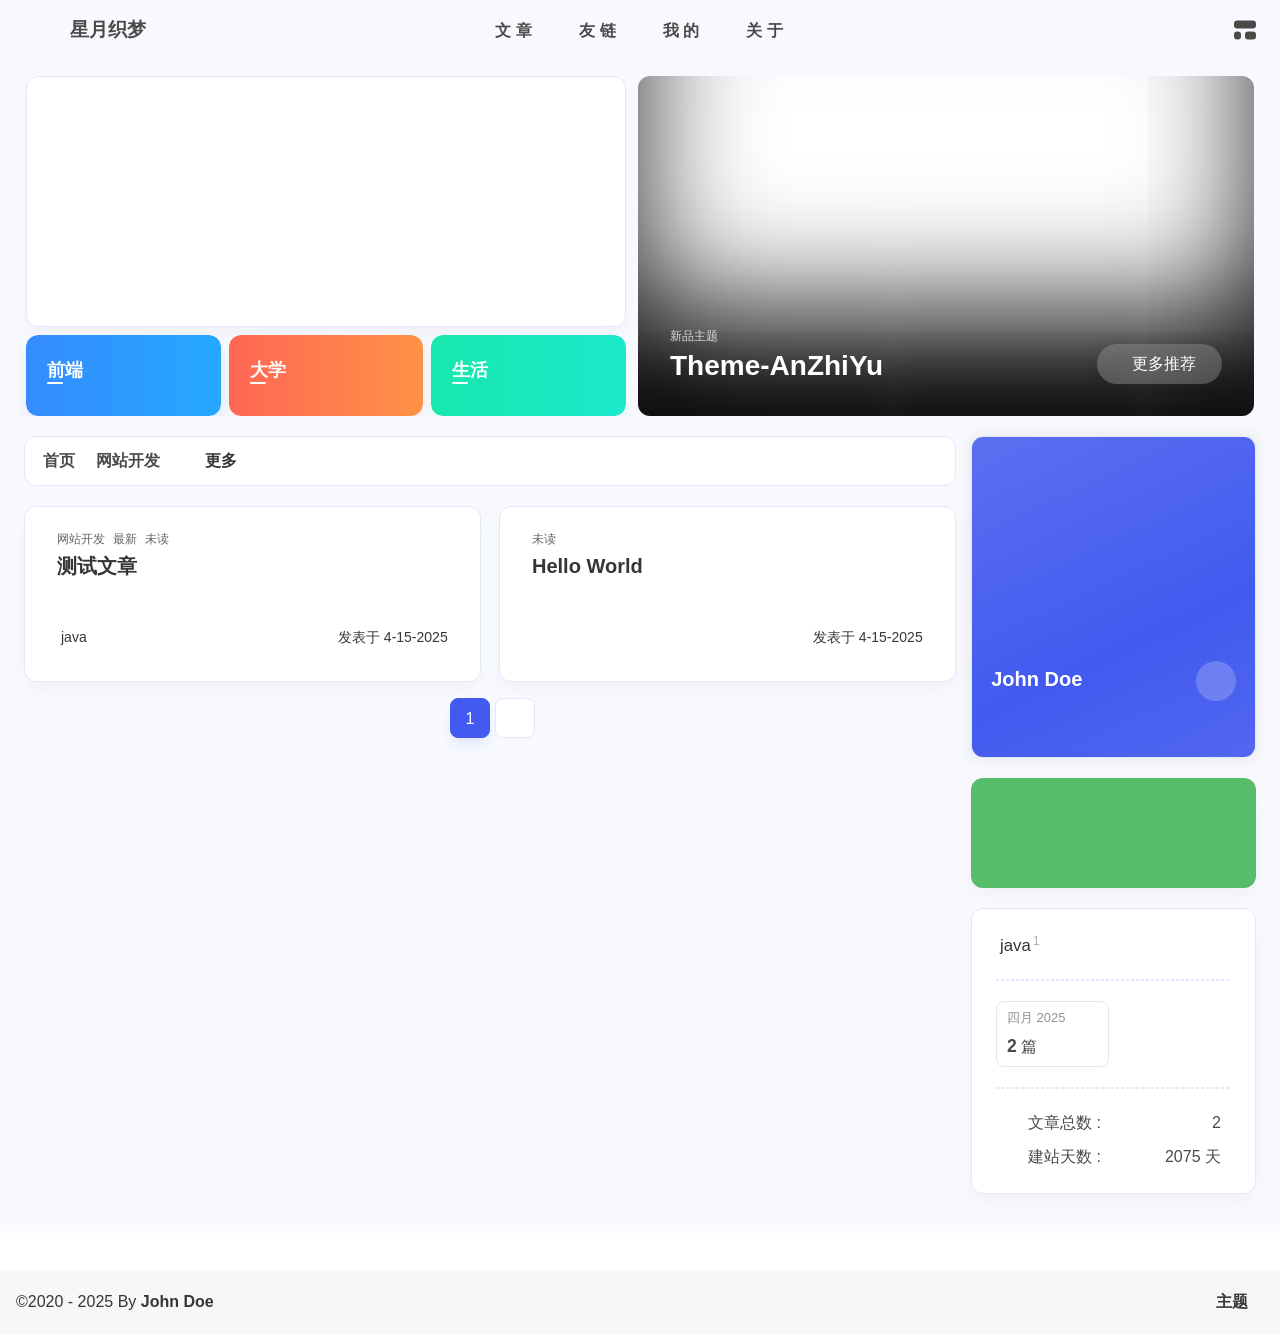
==== commit 5fc40fb4: "Site updated: 2025-04-15 15:40:56" ====
--- a/index.html
+++ b/index.html
@@ -1,4 +1,4 @@
-<!DOCTYPE html><html lang="en" data-theme="light"><head><meta charset="UTF-8"><meta http-equiv="X-UA-Compatible" content="IE=edge"><meta name="viewport" content="width=device-width, initial-scale=1.0, user-scalable=no"><title>Hexo</title><meta name="author" content="John Doe"><meta name="copyright" content="John Doe"><meta name="format-detection" content="telephone=no"><meta name="theme-color" content="#f7f9fe"><meta name="mobile-web-app-capable" content="yes"><meta name="apple-touch-fullscreen" content="yes"><meta name="apple-mobile-web-app-title" content="Hexo"><meta name="application-name" content="Hexo"><meta name="apple-mobile-web-app-capable" content="yes"><meta name="apple-mobile-web-app-status-bar-style" content="#f7f9fe"><meta property="og:type" content="website"><meta property="og:title" content="Hexo"><meta property="og:url" content="http://example.com/index.html"><meta property="og:site_name" content="Hexo"><meta property="og:description"><meta property="og:locale" content="en"><meta property="og:image" content="https://bu.dusays.com/2023/04/27/64496e511b09c.jpg"><meta property="article:author" content="John Doe"><meta property="article:tag"><meta name="twitter:card" content="summary"><meta name="twitter:image" content="https://bu.dusays.com/2023/04/27/64496e511b09c.jpg"><meta name="description"><link rel="shortcut icon" href="/favicon.ico"><link rel="canonical" href="http://example.com/"><link rel="preconnect" href="//cdn.cbd.int"/><meta name="google-site-verification" content="xxx"/><meta name="baidu-site-verification" content="code-xxx"/><meta name="msvalidate.01" content="xxx"/><link rel="stylesheet" href="/css/index.css"><link rel="stylesheet" href="https://cdn.cbd.int/node-snackbar@0.1.16/dist/snackbar.min.css" media="print" onload="this.media='all'"><link rel="stylesheet" href="https://cdn.cbd.int/@fancyapps/ui@5.0.28/dist/fancybox/fancybox.css" media="print" onload="this.media='all'"><script>const GLOBAL_CONFIG = {
+<!DOCTYPE html><html lang="zh-CN" data-theme="light"><head><meta charset="UTF-8"><meta http-equiv="X-UA-Compatible" content="IE=edge"><meta name="viewport" content="width=device-width, initial-scale=1.0, user-scalable=no"><title>星月织梦</title><meta name="author" content="John Doe"><meta name="copyright" content="John Doe"><meta name="format-detection" content="telephone=no"><meta name="theme-color" content="#f7f9fe"><meta name="mobile-web-app-capable" content="yes"><meta name="apple-touch-fullscreen" content="yes"><meta name="apple-mobile-web-app-title" content="星月织梦"><meta name="application-name" content="星月织梦"><meta name="apple-mobile-web-app-capable" content="yes"><meta name="apple-mobile-web-app-status-bar-style" content="#f7f9fe"><meta property="og:type" content="website"><meta property="og:title" content="星月织梦"><meta property="og:url" content="http://example.com/index.html"><meta property="og:site_name" content="星月织梦"><meta property="og:description"><meta property="og:locale" content="zh-CN"><meta property="og:image" content="https://drunekenmoon.serv00.net/wp-content/uploads/2024/08/cropped-撕放本我.jpg"><meta property="article:author" content="John Doe"><meta property="article:tag"><meta name="twitter:card" content="summary"><meta name="twitter:image" content="https://drunekenmoon.serv00.net/wp-content/uploads/2024/08/cropped-撕放本我.jpg"><meta name="description"><link rel="shortcut icon" href="/favicon.ico"><link rel="canonical" href="http://example.com/"><link rel="preconnect" href="//cdn.cbd.int"/><meta name="google-site-verification" content="xxx"/><meta name="baidu-site-verification" content="code-xxx"/><meta name="msvalidate.01" content="xxx"/><link rel="stylesheet" href="/css/index.css"><link rel="stylesheet" href="https://cdn.cbd.int/node-snackbar@0.1.16/dist/snackbar.min.css" media="print" onload="this.media='all'"><link rel="stylesheet" href="https://cdn.cbd.int/@fancyapps/ui@5.0.28/dist/fancybox/fancybox.css" media="print" onload="this.media='all'"><script>const GLOBAL_CONFIG = {
   linkPageTop: undefined,
   peoplecanvas: {"enable":true,"img":"https://upload-bbs.miyoushe.com/upload/2024/07/27/125766904/ba62475f396df9de3316a08ed9e65d86_5680958632268053399..png"},
   postHeadAiDescription: {"enable":true,"gptName":"AnZhiYu","mode":"local","switchBtn":false,"btnLink":"https://afdian.net/item/886a79d4db6711eda42a52540025c377","randomNum":3,"basicWordCount":1000,"key":"xxxx","Referer":"https://xx.xx/"},
@@ -20,26 +20,26 @@
   noticeOutdate: undefined,
   highlight: {"plugin":"highlight.js","highlightCopy":true,"highlightLang":true,"highlightHeightLimit":330},
   copy: {
-    success: 'Copy successfully',
-    error: 'Copy error',
-    noSupport: 'The browser does not support'
+    success: '复制成功',
+    error: '复制错误',
+    noSupport: '浏览器不支持'
   },
   relativeDate: {
     homepage: false,
     simplehomepage: true,
     post: false
   },
-  runtime: 'days',
+  runtime: '天',
   date_suffix: {
-    just: 'Just',
-    min: 'minutes ago',
-    hour: 'hours ago',
-    day: 'days ago',
-    month: 'months ago'
+    just: '刚刚',
+    min: '分钟前',
+    hour: '小时前',
+    day: '天前',
+    month: '个月前'
   },
-  copyright: {"copy":true,"copyrightEbable":false,"limitCount":50,"languages":{"author":"Author: John Doe","link":"Link: ","source":"Source: Hexo","info":"Copyright is owned by the author. For commercial reprints, please contact the author for authorization. For non-commercial reprints, please indicate the source.","copySuccess":"Copy success, copy and reprint please mark the address of this article"}},
+  copyright: {"copy":true,"copyrightEbable":false,"limitCount":50,"languages":{"author":"作者: John Doe","link":"链接: ","source":"来源: 星月织梦","info":"著作权归作者所有。商业转载请联系作者获得授权，非商业转载请注明出处。","copySuccess":"复制成功，复制和转载请标注本文地址"}},
   lightbox: 'fancybox',
-  Snackbar: {"chs_to_cht":"Traditional Chinese Activated Manually","cht_to_chs":"Simplified Chinese Activated Manually","day_to_night":"Dark Mode Activated Manually","night_to_day":"Light Mode Activated Manually","bgLight":"#425AEF","bgDark":"#1f1f1f","position":"top-center"},
+  Snackbar: {"chs_to_cht":"你已切换为繁体","cht_to_chs":"你已切换为简体","day_to_night":"你已切换为深色模式","night_to_day":"你已切换为浅色模式","bgLight":"#425AEF","bgDark":"#1f1f1f","position":"top-center"},
   source: {
     justifiedGallery: {
       js: 'https://cdn.cbd.int/flickr-justified-gallery@2.1.2/dist/fjGallery.min.js',
@@ -52,15 +52,15 @@
   shortcutKey: undefined,
   autoDarkmode: true
 }</script><script id="config-diff">var GLOBAL_CONFIG_SITE = {
-  configTitle: 'Hexo',
-  title: 'Hexo',
+  configTitle: '星月织梦',
+  title: '星月织梦',
   postAI: '',
   pageFillDescription: '',
   isPost: false,
   isHome: true,
   isHighlightShrink: false,
   isToc: false,
-  postUpdate: '2025-04-15 13:48:18',
+  postUpdate: '2025-04-15 15:40:42',
   postMainColor: '',
 }</script><noscript><style type="text/css">
   #nav {
@@ -203,7 +203,52 @@
 if (true) {
   document.addEventListener('pjax:send', () => { preloader.initLoading() })
   document.addEventListener('pjax:complete', () => { preloader.endLoading() })
-}</script><link rel="stylesheet" href="https://cdn.cbd.int/anzhiyu-theme-static@1.1.10/progress_bar/progress_bar.css"/><script async="async" src="https://cdn.cbd.int/pace-js@1.2.4/pace.min.js" data-pace-options="{ &quot;restartOnRequestAfter&quot;:false,&quot;eventLag&quot;:false}"></script><div class="page" id="body-wrap"><header class="not-top-img" id="page-header"><nav id="nav"><div id="nav-group"><span id="blog_name"><a id="site-name" href="/" accesskey="h"><div class="title">Hexo</div><i class="anzhiyufont anzhiyu-icon-house-chimney"></i></a></span><div class="mask-name-container"><div id="name-container"><a id="page-name" href="javascript:anzhiyu.scrollToDest(0, 500)">PAGE_NAME</a></div></div><div id="menus"></div><div id="nav-right"><div class="nav-button" id="randomPost_button"><a class="site-page" onclick="toRandomPost()" title="随机前往一个文章" href="javascript:void(0);"><i class="anzhiyufont anzhiyu-icon-dice"></i></a></div><input id="center-console" type="checkbox"/><label class="widget" for="center-console" title="中控台" onclick="anzhiyu.switchConsole();"><i class="left"></i><i class="widget center"></i><i class="widget right"></i></label><div id="console"><div class="console-card-group-reward"><ul class="reward-all console-card"><li class="reward-item"><a href="https://npm.elemecdn.com/anzhiyu-blog@1.1.6/img/post/common/qrcode-weichat.png" target="_blank"><img class="post-qr-code-img" alt="微信" src= "[data-uri]" onerror="this.onerror=null,this.src=&quot;/img/404.jpg&quot;" data-lazy-src="https://npm.elemecdn.com/anzhiyu-blog@1.1.6/img/post/common/qrcode-weichat.png"/></a><div class="post-qr-code-desc">微信</div></li><li class="reward-item"><a href="https://npm.elemecdn.com/anzhiyu-blog@1.1.6/img/post/common/qrcode-alipay.png" target="_blank"><img class="post-qr-code-img" alt="支付宝" src= "[data-uri]" onerror="this.onerror=null,this.src=&quot;/img/404.jpg&quot;" data-lazy-src="https://npm.elemecdn.com/anzhiyu-blog@1.1.6/img/post/common/qrcode-alipay.png"/></a><div class="post-qr-code-desc">支付宝</div></li></ul></div><div class="console-card-group"><div class="console-card-group-left"><div class="console-card" id="card-newest-comments"><div class="card-content"><div class="author-content-item-tips">互动</div><span class="author-content-item-title"> Newest Comments</span></div><div class="aside-list"><span>loading...</span></div></div></div><div class="console-card-group-right"><div class="console-card tags"><div class="card-content"><div class="author-content-item-tips">兴趣点</div><span class="author-content-item-title">寻找你感兴趣的领域</span></div></div><div class="console-card history"><div class="item-headline"><i class="anzhiyufont anzhiyu-icon-box-archiv"></i><span>文章</span></div><div class="card-archives"><div class="item-headline"><i class="anzhiyufont anzhiyu-icon-archive"></i><span>Archives</span></div><ul class="card-archive-list"><li class="card-archive-list-item"><a class="card-archive-list-link" href="/archives/2025/04/"><span class="card-archive-list-date">April 2025</span><div class="card-archive-list-count-group"><span class="card-archive-list-count">1</span><span>篇</span></div></a></li></ul></div><hr/></div></div></div><div class="button-group"><div class="console-btn-item"><a class="darkmode_switchbutton" title="显示模式切换" href="javascript:void(0);"><i class="anzhiyufont anzhiyu-icon-moon"></i></a></div><div class="console-btn-item" id="consoleHideAside" onclick="anzhiyu.hideAsideBtn()" title="边栏显示控制"><a class="asideSwitch"><i class="anzhiyufont anzhiyu-icon-arrows-left-right"></i></a></div><div class="console-btn-item" id="consoleMusic" onclick="anzhiyu.musicToggle()" title="音乐开关"><a class="music-switch"><i class="anzhiyufont anzhiyu-icon-music"></i></a></div></div><div class="console-mask" onclick="anzhiyu.hideConsole()" href="javascript:void(0);"></div></div><div class="nav-button" id="nav-totop"><a class="totopbtn" href="javascript:void(0);"><i class="anzhiyufont anzhiyu-icon-arrow-up"></i><span id="percent" onclick="anzhiyu.scrollToDest(0,500)">0</span></a></div><div id="toggle-menu"><a class="site-page" href="javascript:void(0);" title="切换"><i class="anzhiyufont anzhiyu-icon-bars"></i></a></div></div></div></nav></header><main id="blog-container"><div id="home_top"><div class="swiper_container_card" style="height: auto;width: 100%"><div id="bannerGroup"><div id="random-banner"><canvas id="peoplecanvas"></canvas><a id="random-hover" href="javascript:toRandomPost()"><i class="anzhiyufont anzhiyu-icon-paper-plane"></i><div class="bannerText">随便逛逛<i class="anzhiyufont anzhiyu-icon-arrow-right"></i></div></a></div><div class="categoryGroup"><div class="categoryItem" style="box-shadow:var(--anzhiyu-shadow-blue)"><a class="categoryButton blue" href="/categories/%E5%89%8D%E7%AB%AF%E5%BC%80%E5%8F%91/"><span class="categoryButtonText">前端</span><i class="anzhiyufont anzhiyu-icon-dove"></i></a></div><div class="categoryItem" style="box-shadow:var(--anzhiyu-shadow-red)"><a class="categoryButton red" href="/categories/%E5%A4%A7%E5%AD%A6%E7%94%9F%E6%B6%AF/"><span class="categoryButtonText">大学</span><i class="anzhiyufont anzhiyu-icon-fire"></i></a></div><div class="categoryItem" style="box-shadow:var(--anzhiyu-shadow-green)"><a class="categoryButton green" href="/categories/%E7%94%9F%E6%B4%BB%E6%97%A5%E5%B8%B8/"><span class="categoryButtonText">生活</span><i class="anzhiyufont anzhiyu-icon-book"></i></a></div></div></div><div class="topGroup"><div class="recent-post-item" onclick="pjax.loadUrl(&quot;/2025/04/15/hello-world/&quot;)"><div class="post_cover left_radius"><a href="2025/04/15/hello-world/" title="Hello World"><span class="recent-post-top-text">荐</span><img class="post_bg" onerror="this.onerror=null;this.src='/img/404.jpg'" alt="cover"></a></div><div class="recent-post-info"><a class="article-title" href="2025/04/15/hello-world/" title="Hello World">Hello World</a></div></div><a class="todayCard" id="todayCard" target="_blank" rel="noopener" href="https://docs.anheyu.com/" style="z-index: 1;"><div class="todayCard-info"><div class="todayCard-tips">新品主题</div><div class="todayCard-title">Theme-AnZhiYu</div></div><img class="todayCard-cover" src= "[data-uri]" onerror="this.onerror=null,this.src=&quot;/img/404.jpg&quot;" data-lazy-src="https://bu.dusays.com/2023/05/13/645fa3cf90d70.webp" onerror="this.onerror=null;this.src='/img/404.jpg'" alt="封面"><div class="banner-button-group"><div class="banner-button" onclick="event.stopPropagation();event.preventDefault();anzhiyu.hideTodayCard();"><i class="anzhiyufont anzhiyu-icon-arrow-circle-right"></i><span class="banner-button-text">更多推荐</span></div></div></a></div><link rel="stylesheet"></div></div><div class="layout" id="content-inner"><div class="recent-posts" id="recent-posts"><div id="categoryBar"><div class="category-bar" id="category-bar"><div id="catalog-bar"><div id="catalog-list"><div class="catalog-list-item" id="首页"><a href="/">首页</a></div></div><div class="category-bar-next" id="category-bar-next" onclick="anzhiyu.scrollCategoryBarToRight()"><i class="anzhiyufont anzhiyu-icon-angle-double-right"></i></div><a class="catalog-more" href="/categories/">更多</a></div></div></div><div class="recent-post-item lastestpost-item" onclick="pjax.loadUrl('/2025/04/15/hello-world/')"><div class="recent-post-info no-cover"><div class="recent-post-info-top"><div class="recent-post-info-top-tips"><span class="newPost">最新</span><a class="unvisited-post" href="/2025/04/15/hello-world/" title="Hello World">未读</a></div><a class="article-title" href="/2025/04/15/hello-world/" title="Hello World">Hello World</a></div><div class="article-meta-wrap"><span class="post-meta-date"><i class="anzhiyufont anzhiyu-icon-calendar-days" style="font-size: 15px; display:none"></i><span class="article-meta-label">Created</span><time datetime="2025-04-15T05:08:11.660Z" title="Created 2025-04-15 13:08:11" time="2025-04-15 13:08:11">2025-04-15</time><time class="time_hidden" datetime="2025-04-15T05:06:20.000Z" title="Updated 2025-04-15 13:06:20" time="2025-04-15 13:06:20">2025-04-15</time></span></div><div class="content">Welcome to Hexo! This is your very first post. Check documentation for more info. If you get any problems when using Hexo, you can find the answer in troubleshooting or you can ask me on GitHub.
+}</script><link rel="stylesheet" href="https://cdn.cbd.int/anzhiyu-theme-static@1.1.10/progress_bar/progress_bar.css"/><script async="async" src="https://cdn.cbd.int/pace-js@1.2.4/pace.min.js" data-pace-options="{ &quot;restartOnRequestAfter&quot;:false,&quot;eventLag&quot;:false}"></script><div class="page" id="body-wrap"><header class="not-top-img" id="page-header"><nav id="nav"><div id="nav-group"><span id="blog_name"><div class="back-home-button"><i class="anzhiyufont anzhiyu-icon-grip-vertical"></i><div class="back-menu-list-groups"><div class="back-menu-list-group"><div class="back-menu-list-title">网页</div><div class="back-menu-list"><a class="back-menu-item" target="_blank" rel="noopener" href="https://drunkenmoon.github.io/" title="博客"><img class="back-menu-item-icon" src= "[data-uri]" onerror="this.onerror=null,this.src=&quot;/img/404.jpg&quot;" data-lazy-src="/img/favicon.ico" alt="博客"/><span class="back-menu-item-text">博客</span></a></div></div><div class="back-menu-list-group"><div class="back-menu-list-title">项目</div><div class="back-menu-list"><a class="back-menu-item" href="/null" title="无"><img class="back-menu-item-icon" src= "[data-uri]" onerror="this.onerror=null,this.src=&quot;/img/404.jpg&quot;" data-lazy-src="https://image.anheyu.com/favicon.ico" alt="无"/><span class="back-menu-item-text">无</span></a></div></div></div></div><a id="site-name" href="/" accesskey="h"><div class="title">星月织梦</div><i class="anzhiyufont anzhiyu-icon-house-chimney"></i></a><div id="he-plugin-simple"></div><script>var WIDGET = {
+  "CONFIG": {
+    "modules": "0124",
+    "background": "2",
+    "tmpColor": "FFFFFF",
+    "tmpSize": "16",
+    "cityColor": "FFFFFF",
+    "citySize": "16",
+    "aqiColor": "E8D87B",
+    "aqiSize": "16",
+    "weatherIconSize": "24",
+    "alertIconSize": "18",
+    "padding": "10px 10px 10px 10px",
+    "shadow": "0",
+    "language": "auto",
+    "borderRadius": "20",
+    "fixed": "true",
+    "vertical": "top",
+    "horizontal": "left",
+    "left": "20",
+    "top": "7.1",
+    "key": "df245676fb434a0691ead1c63341cd94"
+  }
+}
+</script><link rel="stylesheet" href="https://widget.qweather.net/simple/static/css/he-simple.css?v=1.4.0"/><script src="https://widget.qweather.net/simple/static/js/he-simple.js?v=1.4.0"></script></span><div class="mask-name-container"><div id="name-container"><a id="page-name" href="javascript:anzhiyu.scrollToDest(0, 500)">PAGE_NAME</a></div></div><div id="menus"><div class="menus_items"><div class="menus_item"><a class="site-page" href="javascript:void(0);"><span> 文章</span></a><ul class="menus_item_child"><li><a class="site-page child faa-parent animated-hover" href="/archives/"><i class="anzhiyufont anzhiyu-icon-box-archive faa-tada" style="font-size: 0.9em;"></i><span> 隧道</span></a></li><li><a class="site-page child faa-parent animated-hover" href="/categories/"><i class="anzhiyufont anzhiyu-icon-shapes faa-tada" style="font-size: 0.9em;"></i><span> 分类</span></a></li><li><a class="site-page child faa-parent animated-hover" href="/tags/"><i class="anzhiyufont anzhiyu-icon-tags faa-tada" style="font-size: 0.9em;"></i><span> 标签</span></a></li></ul></div><div class="menus_item"><a class="site-page" href="javascript:void(0);"><span> 友链</span></a><ul class="menus_item_child"><li><a class="site-page child faa-parent animated-hover" href="/link/"><i class="anzhiyufont anzhiyu-icon-link faa-tada" style="font-size: 0.9em;"></i><span> 友人帐</span></a></li><li><a class="site-page child faa-parent animated-hover" href="/fcircle/"><i class="anzhiyufont anzhiyu-icon-artstation faa-tada" style="font-size: 0.9em;"></i><span> 朋友圈</span></a></li><li><a class="site-page child faa-parent animated-hover" href="/comments/"><i class="anzhiyufont anzhiyu-icon-envelope faa-tada" style="font-size: 0.9em;"></i><span> 留言板</span></a></li></ul></div><div class="menus_item"><a class="site-page" href="javascript:void(0);"><span> 我的</span></a><ul class="menus_item_child"><li><a class="site-page child faa-parent animated-hover" href="/music/"><i class="anzhiyufont anzhiyu-icon-music faa-tada" style="font-size: 0.9em;"></i><span> 音乐馆</span></a></li><li><a class="site-page child faa-parent animated-hover" href="/bangumis/"><i class="anzhiyufont anzhiyu-icon-bilibili faa-tada" style="font-size: 0.9em;"></i><span> 追番页</span></a></li><li><a class="site-page child faa-parent animated-hover" href="/album/"><i class="anzhiyufont anzhiyu-icon-images faa-tada" style="font-size: 0.9em;"></i><span> 相册集</span></a></li><li><a class="site-page child faa-parent animated-hover" href="/air-conditioner/"><i class="anzhiyufont anzhiyu-icon-fan faa-tada" style="font-size: 0.9em;"></i><span> 小空调</span></a></li></ul></div><div class="menus_item"><a class="site-page" href="javascript:void(0);"><span> 关于</span></a><ul class="menus_item_child"><li><a class="site-page child faa-parent animated-hover" href="/about/"><i class="anzhiyufont anzhiyu-icon-paper-plane faa-tada" style="font-size: 0.9em;"></i><span> 关于本人</span></a></li><li><a class="site-page child faa-parent animated-hover" href="/essay/"><i class="anzhiyufont anzhiyu-icon-lightbulb faa-tada" style="font-size: 0.9em;"></i><span> 闲言碎语</span></a></li><li><a class="site-page child faa-parent animated-hover" href="javascript:toRandomPost()"><i class="anzhiyufont anzhiyu-icon-shoe-prints1 faa-tada" style="font-size: 0.9em;"></i><span> 随便逛逛</span></a></li></ul></div></div></div><div id="nav-right"><div class="nav-button" id="randomPost_button"><a class="site-page" onclick="toRandomPost()" title="随机前往一个文章" href="javascript:void(0);"><i class="anzhiyufont anzhiyu-icon-dice"></i></a></div><input id="center-console" type="checkbox"/><label class="widget" for="center-console" title="中控台" onclick="anzhiyu.switchConsole();"><i class="left"></i><i class="widget center"></i><i class="widget right"></i></label><div id="console"><div class="console-card-group-reward"><ul class="reward-all console-card"><li class="reward-item"><a href="https://drunekenmoon.serv00.net/wp-content/uploads/2025/01/微信图片_20250103154117.jpg" target="_blank"><img class="post-qr-code-img" alt="微信" src= "[data-uri]" onerror="this.onerror=null,this.src=&quot;/img/404.jpg&quot;" data-lazy-src="https://drunekenmoon.serv00.net/wp-content/uploads/2025/01/微信图片_20250103154117.jpg"/></a><div class="post-qr-code-desc">微信</div></li><li class="reward-item"><a href="https://drunekenmoon.serv00.net/wp-content/uploads/2025/01/微信图片_20250103154103.jpg" target="_blank"><img class="post-qr-code-img" alt="支付宝" src= "[data-uri]" onerror="this.onerror=null,this.src=&quot;/img/404.jpg&quot;" data-lazy-src="https://drunekenmoon.serv00.net/wp-content/uploads/2025/01/微信图片_20250103154103.jpg"/></a><div class="post-qr-code-desc">支付宝</div></li></ul></div><div class="console-card-group"><div class="console-card-group-left"><div class="console-card" id="card-newest-comments"><div class="card-content"><div class="author-content-item-tips">互动</div><span class="author-content-item-title"> 最新评论</span></div><div class="aside-list"><span>正在加载中...</span></div></div></div><div class="console-card-group-right"><div class="console-card tags"><div class="card-content"><div class="author-content-item-tips">兴趣点</div><span class="author-content-item-title">寻找你感兴趣的领域</span><div class="card-tags"><div class="item-headline"></div><div class="card-tag-cloud"><a href="/tags/java/" style="font-size: 1.05rem;">java<sup>1</sup></a></div></div><hr/></div></div><div class="console-card history"><div class="item-headline"><i class="anzhiyufont anzhiyu-icon-box-archiv"></i><span>文章</span></div><div class="card-archives"><div class="item-headline"><i class="anzhiyufont anzhiyu-icon-archive"></i><span>归档</span></div><ul class="card-archive-list"><li class="card-archive-list-item"><a class="card-archive-list-link" href="/archives/2025/04/"><span class="card-archive-list-date">四月 2025</span><div class="card-archive-list-count-group"><span class="card-archive-list-count">2</span><span>篇</span></div></a></li></ul></div><hr/></div></div></div><div class="button-group"><div class="console-btn-item"><a class="darkmode_switchbutton" title="显示模式切换" href="javascript:void(0);"><i class="anzhiyufont anzhiyu-icon-moon"></i></a></div><div class="console-btn-item" id="consoleHideAside" onclick="anzhiyu.hideAsideBtn()" title="边栏显示控制"><a class="asideSwitch"><i class="anzhiyufont anzhiyu-icon-arrows-left-right"></i></a></div><div class="console-btn-item" id="consoleMusic" onclick="anzhiyu.musicToggle()" title="音乐开关"><a class="music-switch"><i class="anzhiyufont anzhiyu-icon-music"></i></a></div></div><div class="console-mask" onclick="anzhiyu.hideConsole()" href="javascript:void(0);"></div></div><div class="nav-button" id="nav-totop"><a class="totopbtn" href="javascript:void(0);"><i class="anzhiyufont anzhiyu-icon-arrow-up"></i><span id="percent" onclick="anzhiyu.scrollToDest(0,500)">0</span></a></div><div id="toggle-menu"><a class="site-page" href="javascript:void(0);" title="切换"><i class="anzhiyufont anzhiyu-icon-bars"></i></a></div></div></div></nav></header><main id="blog-container"><div id="home_top"><div class="swiper_container_card" style="height: auto;width: 100%"><div id="bannerGroup"><div id="random-banner"><canvas id="peoplecanvas"></canvas><a id="random-hover" href="javascript:toRandomPost()"><i class="anzhiyufont anzhiyu-icon-paper-plane"></i><div class="bannerText">随便逛逛<i class="anzhiyufont anzhiyu-icon-arrow-right"></i></div></a></div><div class="categoryGroup"><div class="categoryItem" style="box-shadow:var(--anzhiyu-shadow-blue)"><a class="categoryButton blue" href="/categories/%E5%89%8D%E7%AB%AF%E5%BC%80%E5%8F%91/"><span class="categoryButtonText">前端</span><i class="anzhiyufont anzhiyu-icon-dove"></i></a></div><div class="categoryItem" style="box-shadow:var(--anzhiyu-shadow-red)"><a class="categoryButton red" href="/categories/%E5%A4%A7%E5%AD%A6%E7%94%9F%E6%B6%AF/"><span class="categoryButtonText">大学</span><i class="anzhiyufont anzhiyu-icon-fire"></i></a></div><div class="categoryItem" style="box-shadow:var(--anzhiyu-shadow-green)"><a class="categoryButton green" href="/categories/%E7%94%9F%E6%B4%BB%E6%97%A5%E5%B8%B8/"><span class="categoryButtonText">生活</span><i class="anzhiyufont anzhiyu-icon-book"></i></a></div></div></div><div class="topGroup"><div class="recent-post-item" onclick="pjax.loadUrl(&quot;/2025/04/15/hello-world/&quot;)"><div class="post_cover left_radius"><a href="2025/04/15/hello-world/" title="Hello World"><span class="recent-post-top-text">荐</span><img class="post_bg" onerror="this.onerror=null;this.src='/img/404.jpg'" alt="cover"></a></div><div class="recent-post-info"><a class="article-title" href="2025/04/15/hello-world/" title="Hello World">Hello World</a></div></div><div class="recent-post-item" onclick="pjax.loadUrl(&quot;/2025/04/15/%E6%B5%8B%E8%AF%95%E6%96%87%E7%AB%A0/&quot;)"><div class="post_cover left_radius"><a href="2025/04/15/测试文章/" title="测试文章"><span class="recent-post-top-text">荐</span><img class="post_bg" onerror="this.onerror=null;this.src='/img/404.jpg'" alt="cover"></a></div><div class="recent-post-info"><a class="article-title" href="2025/04/15/测试文章/" title="测试文章">测试文章</a></div></div><a class="todayCard" id="todayCard" target="_blank" rel="noopener" href="https://docs.anheyu.com/" style="z-index: 1;"><div class="todayCard-info"><div class="todayCard-tips">新品主题</div><div class="todayCard-title">Theme-AnZhiYu</div></div><img class="todayCard-cover" src= "[data-uri]" onerror="this.onerror=null,this.src=&quot;/img/404.jpg&quot;" data-lazy-src="https://bu.dusays.com/2023/05/13/645fa3cf90d70.webp" onerror="this.onerror=null;this.src='/img/404.jpg'" alt="封面"><div class="banner-button-group"><div class="banner-button" onclick="event.stopPropagation();event.preventDefault();anzhiyu.hideTodayCard();"><i class="anzhiyufont anzhiyu-icon-arrow-circle-right"></i><span class="banner-button-text">更多推荐</span></div></div></a></div><link rel="stylesheet"></div></div><div class="layout" id="content-inner"><div class="recent-posts" id="recent-posts"><div id="categoryBar"><div class="category-bar" id="category-bar"><div id="catalog-bar"><div id="catalog-list"><div class="catalog-list-item" id="首页"><a href="/">首页</a></div>
+    <div class="catalog-list-item" id="/categories/网站开发/">
+      <a href="/categories/网站开发/">
+        网站开发
+      </a>
+    </div>
+    </div><div class="category-bar-next" id="category-bar-next" onclick="anzhiyu.scrollCategoryBarToRight()"><i class="anzhiyufont anzhiyu-icon-angle-double-right"></i></div><a class="catalog-more" href="/categories/">更多</a></div></div></div><div class="recent-post-item lastestpost-item" onclick="pjax.loadUrl('/2025/04/15/%E6%B5%8B%E8%AF%95%E6%96%87%E7%AB%A0/')"><div class="recent-post-info no-cover"><div class="recent-post-info-top"><div class="recent-post-info-top-tips"><div class="article-categories-original">网站开发</div><span class="newPost">最新</span><a class="unvisited-post" href="/2025/04/15/%E6%B5%8B%E8%AF%95%E6%96%87%E7%AB%A0/" title="测试文章">未读</a></div><a class="article-title" href="/2025/04/15/%E6%B5%8B%E8%AF%95%E6%96%87%E7%AB%A0/" title="测试文章">测试文章</a></div><div class="article-meta-wrap"><span class="post-meta-date"><i class="anzhiyufont anzhiyu-icon-calendar-days" style="font-size: 15px; display:none"></i><span class="article-meta-label">发表于</span><time datetime="2025-04-15T06:35:30.000Z" title="发表于 2025-04-15 14:35:30" time="2025-04-15 14:35:30">2025-04-15</time><time class="time_hidden" datetime="2025-04-15T06:46:42.000Z" title="更新于 2025-04-15 14:46:42" time="2025-04-15 14:46:42">2025-04-15</time></span><span class="article-meta tags"><a class="article-meta__tags" href="/tags/java/" event.cancelbubble onclick="window.event.cancelBubble=true;"><span> <i class="anzhiyufont anzhiyu-icon-hashtag"></i>java</span></a></span></div><div class="content">Java面试题大全一.JavaSE 部分基础部分Java中基本数据类型有哪些？byte：8位，最大存储数据量是255，存放的数据范围是-128~127之间。
+short：16位，
+int：32位，最大数据存储容量是2的32次方减1，数据范围是负的2的31次方到正的2的31次方减1。
+long：64位，最大数据存储容量是2的64次方减1，数据范围为负的2的63次方到正的2的63次方减1。
+float：32位，
+double：64位，
+boolean：只有true和false两个取值。
+char：16位，存储Unicode码，用单引号赋值。
+Integer 和 int的区别int是基本数据类型，变量中直接存放数值，变量初始化时值是0
+Integer是引用数据类型，变量中存放的是该对象的引用，变量初始化时值时null
+Integer是int类型的包装类，将int封装成Integer，符合java面向对象的特性，可以使用各种方法比如和其他数据类型间的转换
+Integer和int的深入对比：
+
+两个通过new生成的Integer对象，由于在堆中地址不同，所以永远不相等
+
+int和Integer比 ...</div></div></div><div class="recent-post-item" onclick="pjax.loadUrl('/2025/04/15/hello-world/')"><div class="recent-post-info no-cover"><div class="recent-post-info-top"><div class="recent-post-info-top-tips"><a class="unvisited-post" href="/2025/04/15/hello-world/" title="Hello World">未读</a></div><a class="article-title" href="/2025/04/15/hello-world/" title="Hello World">Hello World</a></div><div class="article-meta-wrap"><span class="post-meta-date"><i class="anzhiyufont anzhiyu-icon-calendar-days" style="font-size: 15px; display:none"></i><span class="article-meta-label">发表于</span><time datetime="2025-04-15T05:08:11.660Z" title="发表于 2025-04-15 13:08:11" time="2025-04-15 13:08:11">2025-04-15</time><time class="time_hidden" datetime="2025-04-15T05:06:20.000Z" title="更新于 2025-04-15 13:06:20" time="2025-04-15 13:06:20">2025-04-15</time></span></div><div class="content">Welcome to Hexo! This is your very first post. Check documentation for more info. If you get any problems when using Hexo, you can find the answer in troubleshooting or you can ask me on GitHub.
 Quick StartCreate a new post1$ hexo new &quot;My New Post&quot;
 
 More info: Writing
@@ -216,7 +261,7 @@
 Deploy to remote sites1$ hexo deploy
 
 More info: Deployment
-</div></div></div><nav id="pagination"><div class="pagination"><span class="page-number current">1</span><div class="toPageGroup"><input id="toPageText" oninput="value=value.replace(/[^0-9]/g,'')" maxlength="3" onkeyup="this.value=this.value.replace(/[^u4e00-u9fa5w]/g,'')" aria-label="toPage"><a id="toPageButton" onclick="anzhiyu.toPage()"><i class="anzhiyufont anzhiyu-icon-angles-right" style="font-weight: inherit; font-size: 1rem;"></i></a></div></div></nav></div><div class="aside-content" id="aside-content"><div class="card-widget card-info"><div class="card-content"><div class="author-info-avatar"><img class="avatar-img" src= "[data-uri]" onerror="this.onerror=null,this.src=&quot;/img/404.jpg&quot;" data-lazy-src="https://bu.dusays.com/2023/04/27/64496e511b09c.jpg" onerror="this.onerror=null;this.src='/img/friend_404.gif'" alt="avatar"/></div><div class="author-info__description"></div></div></div><div class="card-widget anzhiyu-right-widget" id="card-wechat" onclick="null"><div id="flip-wrapper"><div id="flip-content"><div class="face" style="background: url(https://bu.dusays.com/2023/01/13/63c02edf44033.png) center center / 100% no-repeat"></div><div class="back face" style="background: url(https://bu.dusays.com/2023/05/13/645fa415e8694.png) center center / 100% no-repeat"></div></div></div></div><div class="sticky_layout"><div class="card-widget"><div class="card-archives"><div class="item-headline"><i class="anzhiyufont anzhiyu-icon-archive"></i><span>Archives</span></div><ul class="card-archive-list"><li class="card-archive-list-item"><a class="card-archive-list-link" href="/archives/2025/04/"><span class="card-archive-list-date">April 2025</span><div class="card-archive-list-count-group"><span class="card-archive-list-count">1</span><span>篇</span></div></a></li></ul></div><hr/><div class="card-webinfo"><div class="item-headline"><i class="anzhiyufont anzhiyu-icon-chart-line"></i><span>Info</span></div><div class="webinfo"><div class="webinfo-item"><div class="webinfo-item-title"><i class="anzhiyufont anzhiyu-icon-file-lines"></i><div class="item-name">Article :</div></div><div class="item-count">1</div></div><div class="webinfo-item"><div class="webinfo-item-title"><i class="anzhiyufont anzhiyu-icon-stopwatch"></i><div class="item-name">Run time :</div></div><div class="item-count" id="runtimeshow" data-publishDate="2021-03-31T16:00:00.000Z"><i class="anzhiyufont anzhiyu-icon-spinner anzhiyu-spin"></i></div></div></div></div></div></div></div></div></main><footer id="footer"><div id="footer-wrap"></div><div id="footer-bar"><div class="footer-bar-links"><div class="footer-bar-left"><div id="footer-bar-tips"><div class="copyright">&copy;2020 - 2025 By <a class="footer-bar-link" href="/" title="John Doe" target="_blank">John Doe</a></div></div><div id="footer-type-tips"></div></div><div class="footer-bar-right"><a class="footer-bar-link" target="_blank" rel="noopener" href="https://github.com/anzhiyu-c/hexo-theme-anzhiyu" title="主题">主题</a></div></div></div></footer></div><div id="sidebar"><div id="menu-mask"></div><div id="sidebar-menus"><div class="sidebar-site-data site-data is-center"><a href="/archives/" title="archive"><div class="headline">Articles</div><div class="length-num">1</div></a><a href="/tags/" title="tag"><div class="headline">Tags</div><div class="length-num">0</div></a><a href="/categories/" title="category"><div class="headline">Categories</div><div class="length-num">0</div></a></div><span class="sidebar-menu-item-title">Function</span><div class="sidebar-menu-item"><a class="darkmode_switchbutton menu-child" href="javascript:void(0);" title="Display Mode"><i class="anzhiyufont anzhiyu-icon-circle-half-stroke"></i><span>Display Mode</span></a></div><div class="back-menu-list-groups"><div class="back-menu-list-group"><div class="back-menu-list-title">网页</div><div class="back-menu-list"><a class="back-menu-item" target="_blank" rel="noopener" href="https://blog.anheyu.com/" title="博客"><img class="back-menu-item-icon" src= "[data-uri]" onerror="this.onerror=null,this.src=&quot;/img/404.jpg&quot;" data-lazy-src="/img/favicon.ico" alt="博客"/><span class="back-menu-item-text">博客</span></a></div></div><div class="back-menu-list-group"><div class="back-menu-list-title">项目</div><div class="back-menu-list"><a class="back-menu-item" target="_blank" rel="noopener" href="https://image.anheyu.com/" title="安知鱼图床"><img class="back-menu-item-icon" src= "[data-uri]" onerror="this.onerror=null,this.src=&quot;/img/404.jpg&quot;" data-lazy-src="https://image.anheyu.com/favicon.ico" alt="安知鱼图床"/><span class="back-menu-item-text">安知鱼图床</span></a></div></div></div><span class="sidebar-menu-item-title">标签</span></div></div><div id="rightside"><div id="rightside-config-hide"><button id="translateLink" type="button" title="Switch Between Traditional Chinese And Simplified Chinese">繁</button><button id="darkmode" type="button" title="Switch Between Light And Dark Mode"><i class="anzhiyufont anzhiyu-icon-circle-half-stroke"></i></button><button id="hide-aside-btn" type="button" title="Toggle between single-column and double-column"><i class="anzhiyufont anzhiyu-icon-arrows-left-right"></i></button></div><div id="rightside-config-show"><button id="rightside-config" type="button" title="Setting"><i class="anzhiyufont anzhiyu-icon-gear"></i></button><button id="go-up" type="button" title="Back To Top"><i class="anzhiyufont anzhiyu-icon-arrow-up"></i></button></div></div><div id="nav-music"><a id="nav-music-hoverTips" onclick="anzhiyu.musicToggle()" accesskey="m">播放音乐</a><div id="console-music-bg"></div><meting-js id="8152976493" server="netease" type="playlist" mutex="true" preload="none" theme="var(--anzhiyu-main)" data-lrctype="0" order="random" volume="0.7"></meting-js></div><div id="rightMenu"><div class="rightMenu-group rightMenu-small"><div class="rightMenu-item" id="menu-backward"><i class="anzhiyufont anzhiyu-icon-arrow-left"></i></div><div class="rightMenu-item" id="menu-forward"><i class="anzhiyufont anzhiyu-icon-arrow-right"></i></div><div class="rightMenu-item" id="menu-refresh"><i class="anzhiyufont anzhiyu-icon-arrow-rotate-right" style="font-size: 1rem;"></i></div><div class="rightMenu-item" id="menu-top"><i class="anzhiyufont anzhiyu-icon-arrow-up"></i></div></div><div class="rightMenu-group rightMenu-line rightMenuPlugin"><div class="rightMenu-item" id="menu-copytext"><i class="anzhiyufont anzhiyu-icon-copy"></i><span>复制选中文本</span></div><div class="rightMenu-item" id="menu-pastetext"><i class="anzhiyufont anzhiyu-icon-paste"></i><span>粘贴文本</span></div><a class="rightMenu-item" id="menu-commenttext"><i class="anzhiyufont anzhiyu-icon-comment-medical"></i><span>引用到评论</span></a><div class="rightMenu-item" id="menu-newwindow"><i class="anzhiyufont anzhiyu-icon-window-restore"></i><span>新窗口打开</span></div><div class="rightMenu-item" id="menu-copylink"><i class="anzhiyufont anzhiyu-icon-link"></i><span>复制链接地址</span></div><div class="rightMenu-item" id="menu-copyimg"><i class="anzhiyufont anzhiyu-icon-images"></i><span>复制此图片</span></div><div class="rightMenu-item" id="menu-downloadimg"><i class="anzhiyufont anzhiyu-icon-download"></i><span>下载此图片</span></div><div class="rightMenu-item" id="menu-newwindowimg"><i class="anzhiyufont anzhiyu-icon-window-restore"></i><span>新窗口打开图片</span></div><div class="rightMenu-item" id="menu-search"><i class="anzhiyufont anzhiyu-icon-magnifying-glass"></i><span>站内搜索</span></div><div class="rightMenu-item" id="menu-searchBaidu"><i class="anzhiyufont anzhiyu-icon-magnifying-glass"></i><span>百度搜索</span></div><div class="rightMenu-item" id="menu-music-toggle"><i class="anzhiyufont anzhiyu-icon-play"></i><span>播放音乐</span></div><div class="rightMenu-item" id="menu-music-back"><i class="anzhiyufont anzhiyu-icon-backward"></i><span>切换到上一首</span></div><div class="rightMenu-item" id="menu-music-forward"><i class="anzhiyufont anzhiyu-icon-forward"></i><span>切换到下一首</span></div><div class="rightMenu-item" id="menu-music-playlist" onclick="window.open(&quot;https://y.qq.com/n/ryqq/playlist/8802438608&quot;, &quot;_blank&quot;);" style="display: none;"><i class="anzhiyufont anzhiyu-icon-radio"></i><span>查看所有歌曲</span></div><div class="rightMenu-item" id="menu-music-copyMusicName"><i class="anzhiyufont anzhiyu-icon-copy"></i><span>复制歌名</span></div></div><div class="rightMenu-group rightMenu-line rightMenuOther"><a class="rightMenu-item menu-link" id="menu-randomPost"><i class="anzhiyufont anzhiyu-icon-shuffle"></i><span>随便逛逛</span></a><a class="rightMenu-item menu-link" href="/categories/"><i class="anzhiyufont anzhiyu-icon-cube"></i><span>博客分类</span></a><a class="rightMenu-item menu-link" href="/tags/"><i class="anzhiyufont anzhiyu-icon-tags"></i><span>文章标签</span></a></div><div class="rightMenu-group rightMenu-line rightMenuOther"><a class="rightMenu-item" id="menu-copy" href="javascript:void(0);"><i class="anzhiyufont anzhiyu-icon-copy"></i><span>复制地址</span></a><a class="rightMenu-item" id="menu-commentBarrage" href="javascript:void(0);"><i class="anzhiyufont anzhiyu-icon-message"></i><span class="menu-commentBarrage-text">关闭热评</span></a><a class="rightMenu-item" id="menu-darkmode" href="javascript:void(0);"><i class="anzhiyufont anzhiyu-icon-circle-half-stroke"></i><span class="menu-darkmode-text">深色模式</span></a><a class="rightMenu-item" id="menu-translate" href="javascript:void(0);"><i class="anzhiyufont anzhiyu-icon-language"></i><span>轉為繁體</span></a></div></div><div id="rightmenu-mask"></div><div><script src="/js/utils.js"></script><script src="/js/main.js"></script><script src="/js/tw_cn.js"></script><script src="https://cdn.cbd.int/@fancyapps/ui@5.0.28/dist/fancybox/fancybox.umd.js"></script><script src="https://cdn.cbd.int/instant.page@5.2.0/instantpage.js" type="module"></script><script src="https://cdn.cbd.int/vanilla-lazyload@17.8.5/dist/lazyload.iife.min.js"></script><script src="https://cdn.cbd.int/node-snackbar@0.1.16/dist/snackbar.min.js"></script><canvas id="universe"></canvas><script async src="https://npm.elemecdn.com/anzhiyu-theme-static@1.0.0/dark/dark.js"></script><script>// 消除控制台打印
+</div></div></div><nav id="pagination"><div class="pagination"><span class="page-number current">1</span><div class="toPageGroup"><input id="toPageText" oninput="value=value.replace(/[^0-9]/g,'')" maxlength="3" onkeyup="this.value=this.value.replace(/[^u4e00-u9fa5w]/g,'')" aria-label="toPage"><a id="toPageButton" onclick="anzhiyu.toPage()"><i class="anzhiyufont anzhiyu-icon-angles-right" style="font-weight: inherit; font-size: 1rem;"></i></a></div></div></nav></div><div class="aside-content" id="aside-content"><div class="card-widget card-info"><div class="card-content"><div class="author-info-avatar"><img class="avatar-img" src= "[data-uri]" onerror="this.onerror=null,this.src=&quot;/img/404.jpg&quot;" data-lazy-src="https://drunekenmoon.serv00.net/wp-content/uploads/2024/08/cropped-撕放本我.jpg" onerror="this.onerror=null;this.src='/img/friend_404.gif'" alt="avatar"/></div><div class="author-info__description"><div style="line-height:1.38;margin:0.6rem 0;text-align:justify;color:rgba(255, 255, 255, 0.8);">这有关于<b style="color:#fff">开发、游戏</b>相关的知识和资源，还有<b style="color:#fff">个人生活</b>和<b style="color:#fff">分享</b>。</div><div style="line-height:1.38;margin:0.6rem 0;text-align:justify;color:rgba(255, 255, 255, 0.8);">相信你可以在这里找到对你有用的<b style="color:#fff">知识</b>和<b style="color:#fff">资源</b>。</div></div><div class="author-info__bottom-group"><a class="author-info__bottom-group-left" href="/"><h1 class="author-info__name">John Doe</h1><div class="author-info__desc"></div></a><div class="card-info-social-icons is-center"><a class="social-icon faa-parent animated-hover" href="https://github.com/drunkenmoon" target="_blank" title="Github"><i class="anzhiyufont anzhiyu-icon-github"></i></a></div></div></div></div><div class="card-widget anzhiyu-right-widget" id="card-wechat" onclick="null"><div id="flip-wrapper"><div id="flip-content"><div class="face" style="background: url(https://bu.dusays.com/2023/01/13/63c02edf44033.png) center center / 100% no-repeat"></div><div class="back face" style="background: url(https://bu.dusays.com/2023/05/13/645fa415e8694.png) center center / 100% no-repeat"></div></div></div></div><div class="sticky_layout"><div class="card-widget"><div class="card-tags"><div class="item-headline"></div><div class="card-tag-cloud"><a href="/tags/java/" style="font-size: 1.05rem;">java<sup>1</sup></a></div></div><hr/><div class="card-archives"><div class="item-headline"><i class="anzhiyufont anzhiyu-icon-archive"></i><span>归档</span></div><ul class="card-archive-list"><li class="card-archive-list-item"><a class="card-archive-list-link" href="/archives/2025/04/"><span class="card-archive-list-date">四月 2025</span><div class="card-archive-list-count-group"><span class="card-archive-list-count">2</span><span>篇</span></div></a></li></ul></div><hr/><div class="card-webinfo"><div class="item-headline"><i class="anzhiyufont anzhiyu-icon-chart-line"></i><span>网站资讯</span></div><div class="webinfo"><div class="webinfo-item"><div class="webinfo-item-title"><i class="anzhiyufont anzhiyu-icon-file-lines"></i><div class="item-name">文章总数 :</div></div><div class="item-count">2</div></div><div class="webinfo-item"><div class="webinfo-item-title"><i class="anzhiyufont anzhiyu-icon-stopwatch"></i><div class="item-name">建站天数 :</div></div><div class="item-count" id="runtimeshow" data-publishDate="2021-03-31T16:00:00.000Z"><i class="anzhiyufont anzhiyu-icon-spinner anzhiyu-spin"></i></div></div></div></div></div></div></div></div></main><footer id="footer"><div id="footer-wrap"></div><div id="footer-bar"><div class="footer-bar-links"><div class="footer-bar-left"><div id="footer-bar-tips"><div class="copyright">&copy;2020 - 2025 By <a class="footer-bar-link" href="/" title="John Doe" target="_blank">John Doe</a></div></div><div id="footer-type-tips"></div></div><div class="footer-bar-right"><a class="footer-bar-link" target="_blank" rel="noopener" href="https://github.com/anzhiyu-c/hexo-theme-anzhiyu" title="主题">主题</a></div></div></div></footer></div><div id="sidebar"><div id="menu-mask"></div><div id="sidebar-menus"><div class="sidebar-site-data site-data is-center"><a href="/archives/" title="archive"><div class="headline">文章</div><div class="length-num">2</div></a><a href="/tags/" title="tag"><div class="headline">标签</div><div class="length-num">1</div></a><a href="/categories/" title="category"><div class="headline">分类</div><div class="length-num">1</div></a></div><span class="sidebar-menu-item-title">功能</span><div class="sidebar-menu-item"><a class="darkmode_switchbutton menu-child" href="javascript:void(0);" title="显示模式"><i class="anzhiyufont anzhiyu-icon-circle-half-stroke"></i><span>显示模式</span></a></div><div class="back-menu-list-groups"><div class="back-menu-list-group"><div class="back-menu-list-title">网页</div><div class="back-menu-list"><a class="back-menu-item" target="_blank" rel="noopener" href="https://drunkenmoon.github.io/" title="博客"><img class="back-menu-item-icon" src= "[data-uri]" onerror="this.onerror=null,this.src=&quot;/img/404.jpg&quot;" data-lazy-src="/img/favicon.ico" alt="博客"/><span class="back-menu-item-text">博客</span></a></div></div><div class="back-menu-list-group"><div class="back-menu-list-title">项目</div><div class="back-menu-list"><a class="back-menu-item" href="/null" title="无"><img class="back-menu-item-icon" src= "[data-uri]" onerror="this.onerror=null,this.src=&quot;/img/404.jpg&quot;" data-lazy-src="https://image.anheyu.com/favicon.ico" alt="无"/><span class="back-menu-item-text">无</span></a></div></div></div><div class="menus_items"><div class="menus_item"><a class="site-page" href="javascript:void(0);"><span> 文章</span></a><ul class="menus_item_child"><li><a class="site-page child faa-parent animated-hover" href="/archives/"><i class="anzhiyufont anzhiyu-icon-box-archive faa-tada" style="font-size: 0.9em;"></i><span> 隧道</span></a></li><li><a class="site-page child faa-parent animated-hover" href="/categories/"><i class="anzhiyufont anzhiyu-icon-shapes faa-tada" style="font-size: 0.9em;"></i><span> 分类</span></a></li><li><a class="site-page child faa-parent animated-hover" href="/tags/"><i class="anzhiyufont anzhiyu-icon-tags faa-tada" style="font-size: 0.9em;"></i><span> 标签</span></a></li></ul></div><div class="menus_item"><a class="site-page" href="javascript:void(0);"><span> 友链</span></a><ul class="menus_item_child"><li><a class="site-page child faa-parent animated-hover" href="/link/"><i class="anzhiyufont anzhiyu-icon-link faa-tada" style="font-size: 0.9em;"></i><span> 友人帐</span></a></li><li><a class="site-page child faa-parent animated-hover" href="/fcircle/"><i class="anzhiyufont anzhiyu-icon-artstation faa-tada" style="font-size: 0.9em;"></i><span> 朋友圈</span></a></li><li><a class="site-page child faa-parent animated-hover" href="/comments/"><i class="anzhiyufont anzhiyu-icon-envelope faa-tada" style="font-size: 0.9em;"></i><span> 留言板</span></a></li></ul></div><div class="menus_item"><a class="site-page" href="javascript:void(0);"><span> 我的</span></a><ul class="menus_item_child"><li><a class="site-page child faa-parent animated-hover" href="/music/"><i class="anzhiyufont anzhiyu-icon-music faa-tada" style="font-size: 0.9em;"></i><span> 音乐馆</span></a></li><li><a class="site-page child faa-parent animated-hover" href="/bangumis/"><i class="anzhiyufont anzhiyu-icon-bilibili faa-tada" style="font-size: 0.9em;"></i><span> 追番页</span></a></li><li><a class="site-page child faa-parent animated-hover" href="/album/"><i class="anzhiyufont anzhiyu-icon-images faa-tada" style="font-size: 0.9em;"></i><span> 相册集</span></a></li><li><a class="site-page child faa-parent animated-hover" href="/air-conditioner/"><i class="anzhiyufont anzhiyu-icon-fan faa-tada" style="font-size: 0.9em;"></i><span> 小空调</span></a></li></ul></div><div class="menus_item"><a class="site-page" href="javascript:void(0);"><span> 关于</span></a><ul class="menus_item_child"><li><a class="site-page child faa-parent animated-hover" href="/about/"><i class="anzhiyufont anzhiyu-icon-paper-plane faa-tada" style="font-size: 0.9em;"></i><span> 关于本人</span></a></li><li><a class="site-page child faa-parent animated-hover" href="/essay/"><i class="anzhiyufont anzhiyu-icon-lightbulb faa-tada" style="font-size: 0.9em;"></i><span> 闲言碎语</span></a></li><li><a class="site-page child faa-parent animated-hover" href="javascript:toRandomPost()"><i class="anzhiyufont anzhiyu-icon-shoe-prints1 faa-tada" style="font-size: 0.9em;"></i><span> 随便逛逛</span></a></li></ul></div></div><span class="sidebar-menu-item-title">标签</span><div class="card-tags"><div class="item-headline"></div><div class="card-tag-cloud"><a href="/tags/java/" style="font-size: 0.88rem;">java<sup>1</sup></a></div></div><hr/></div></div><div id="rightside"><div id="rightside-config-hide"><button id="translateLink" type="button" title="简繁转换">繁</button><button id="darkmode" type="button" title="浅色和深色模式转换"><i class="anzhiyufont anzhiyu-icon-circle-half-stroke"></i></button><button id="hide-aside-btn" type="button" title="单栏和双栏切换"><i class="anzhiyufont anzhiyu-icon-arrows-left-right"></i></button></div><div id="rightside-config-show"><button id="rightside-config" type="button" title="设置"><i class="anzhiyufont anzhiyu-icon-gear"></i></button><button id="go-up" type="button" title="回到顶部"><i class="anzhiyufont anzhiyu-icon-arrow-up"></i></button></div></div><div id="nav-music"><a id="nav-music-hoverTips" onclick="anzhiyu.musicToggle()" accesskey="m">播放音乐</a><div id="console-music-bg"></div><meting-js id="8152976493" server="netease" type="playlist" mutex="true" preload="none" theme="var(--anzhiyu-main)" data-lrctype="0" order="random" volume="0.7"></meting-js></div><div id="rightMenu"><div class="rightMenu-group rightMenu-small"><div class="rightMenu-item" id="menu-backward"><i class="anzhiyufont anzhiyu-icon-arrow-left"></i></div><div class="rightMenu-item" id="menu-forward"><i class="anzhiyufont anzhiyu-icon-arrow-right"></i></div><div class="rightMenu-item" id="menu-refresh"><i class="anzhiyufont anzhiyu-icon-arrow-rotate-right" style="font-size: 1rem;"></i></div><div class="rightMenu-item" id="menu-top"><i class="anzhiyufont anzhiyu-icon-arrow-up"></i></div></div><div class="rightMenu-group rightMenu-line rightMenuPlugin"><div class="rightMenu-item" id="menu-copytext"><i class="anzhiyufont anzhiyu-icon-copy"></i><span>复制选中文本</span></div><div class="rightMenu-item" id="menu-pastetext"><i class="anzhiyufont anzhiyu-icon-paste"></i><span>粘贴文本</span></div><a class="rightMenu-item" id="menu-commenttext"><i class="anzhiyufont anzhiyu-icon-comment-medical"></i><span>引用到评论</span></a><div class="rightMenu-item" id="menu-newwindow"><i class="anzhiyufont anzhiyu-icon-window-restore"></i><span>新窗口打开</span></div><div class="rightMenu-item" id="menu-copylink"><i class="anzhiyufont anzhiyu-icon-link"></i><span>复制链接地址</span></div><div class="rightMenu-item" id="menu-copyimg"><i class="anzhiyufont anzhiyu-icon-images"></i><span>复制此图片</span></div><div class="rightMenu-item" id="menu-downloadimg"><i class="anzhiyufont anzhiyu-icon-download"></i><span>下载此图片</span></div><div class="rightMenu-item" id="menu-newwindowimg"><i class="anzhiyufont anzhiyu-icon-window-restore"></i><span>新窗口打开图片</span></div><div class="rightMenu-item" id="menu-search"><i class="anzhiyufont anzhiyu-icon-magnifying-glass"></i><span>站内搜索</span></div><div class="rightMenu-item" id="menu-searchBaidu"><i class="anzhiyufont anzhiyu-icon-magnifying-glass"></i><span>百度搜索</span></div><div class="rightMenu-item" id="menu-music-toggle"><i class="anzhiyufont anzhiyu-icon-play"></i><span>播放音乐</span></div><div class="rightMenu-item" id="menu-music-back"><i class="anzhiyufont anzhiyu-icon-backward"></i><span>切换到上一首</span></div><div class="rightMenu-item" id="menu-music-forward"><i class="anzhiyufont anzhiyu-icon-forward"></i><span>切换到下一首</span></div><div class="rightMenu-item" id="menu-music-playlist" onclick="window.open(&quot;https://y.qq.com/n/ryqq/playlist/8802438608&quot;, &quot;_blank&quot;);" style="display: none;"><i class="anzhiyufont anzhiyu-icon-radio"></i><span>查看所有歌曲</span></div><div class="rightMenu-item" id="menu-music-copyMusicName"><i class="anzhiyufont anzhiyu-icon-copy"></i><span>复制歌名</span></div></div><div class="rightMenu-group rightMenu-line rightMenuOther"><a class="rightMenu-item menu-link" id="menu-randomPost"><i class="anzhiyufont anzhiyu-icon-shuffle"></i><span>随便逛逛</span></a><a class="rightMenu-item menu-link" href="/categories/"><i class="anzhiyufont anzhiyu-icon-cube"></i><span>博客分类</span></a><a class="rightMenu-item menu-link" href="/tags/"><i class="anzhiyufont anzhiyu-icon-tags"></i><span>文章标签</span></a></div><div class="rightMenu-group rightMenu-line rightMenuOther"><a class="rightMenu-item" id="menu-copy" href="javascript:void(0);"><i class="anzhiyufont anzhiyu-icon-copy"></i><span>复制地址</span></a><a class="rightMenu-item" id="menu-commentBarrage" href="javascript:void(0);"><i class="anzhiyufont anzhiyu-icon-message"></i><span class="menu-commentBarrage-text">关闭热评</span></a><a class="rightMenu-item" id="menu-darkmode" href="javascript:void(0);"><i class="anzhiyufont anzhiyu-icon-circle-half-stroke"></i><span class="menu-darkmode-text">深色模式</span></a><a class="rightMenu-item" id="menu-translate" href="javascript:void(0);"><i class="anzhiyufont anzhiyu-icon-language"></i><span>轉為繁體</span></a></div></div><div id="rightmenu-mask"></div><div><script src="/js/utils.js"></script><script src="/js/main.js"></script><script src="/js/tw_cn.js"></script><script src="https://cdn.cbd.int/@fancyapps/ui@5.0.28/dist/fancybox/fancybox.umd.js"></script><script src="https://cdn.cbd.int/instant.page@5.2.0/instantpage.js" type="module"></script><script src="https://cdn.cbd.int/vanilla-lazyload@17.8.5/dist/lazyload.iife.min.js"></script><script src="https://cdn.cbd.int/node-snackbar@0.1.16/dist/snackbar.min.js"></script><canvas id="universe"></canvas><script async src="https://npm.elemecdn.com/anzhiyu-theme-static@1.0.0/dark/dark.js"></script><script>// 消除控制台打印
 var HoldLog = console.log;
 console.log = function () {};
 let now1 = new Date();
